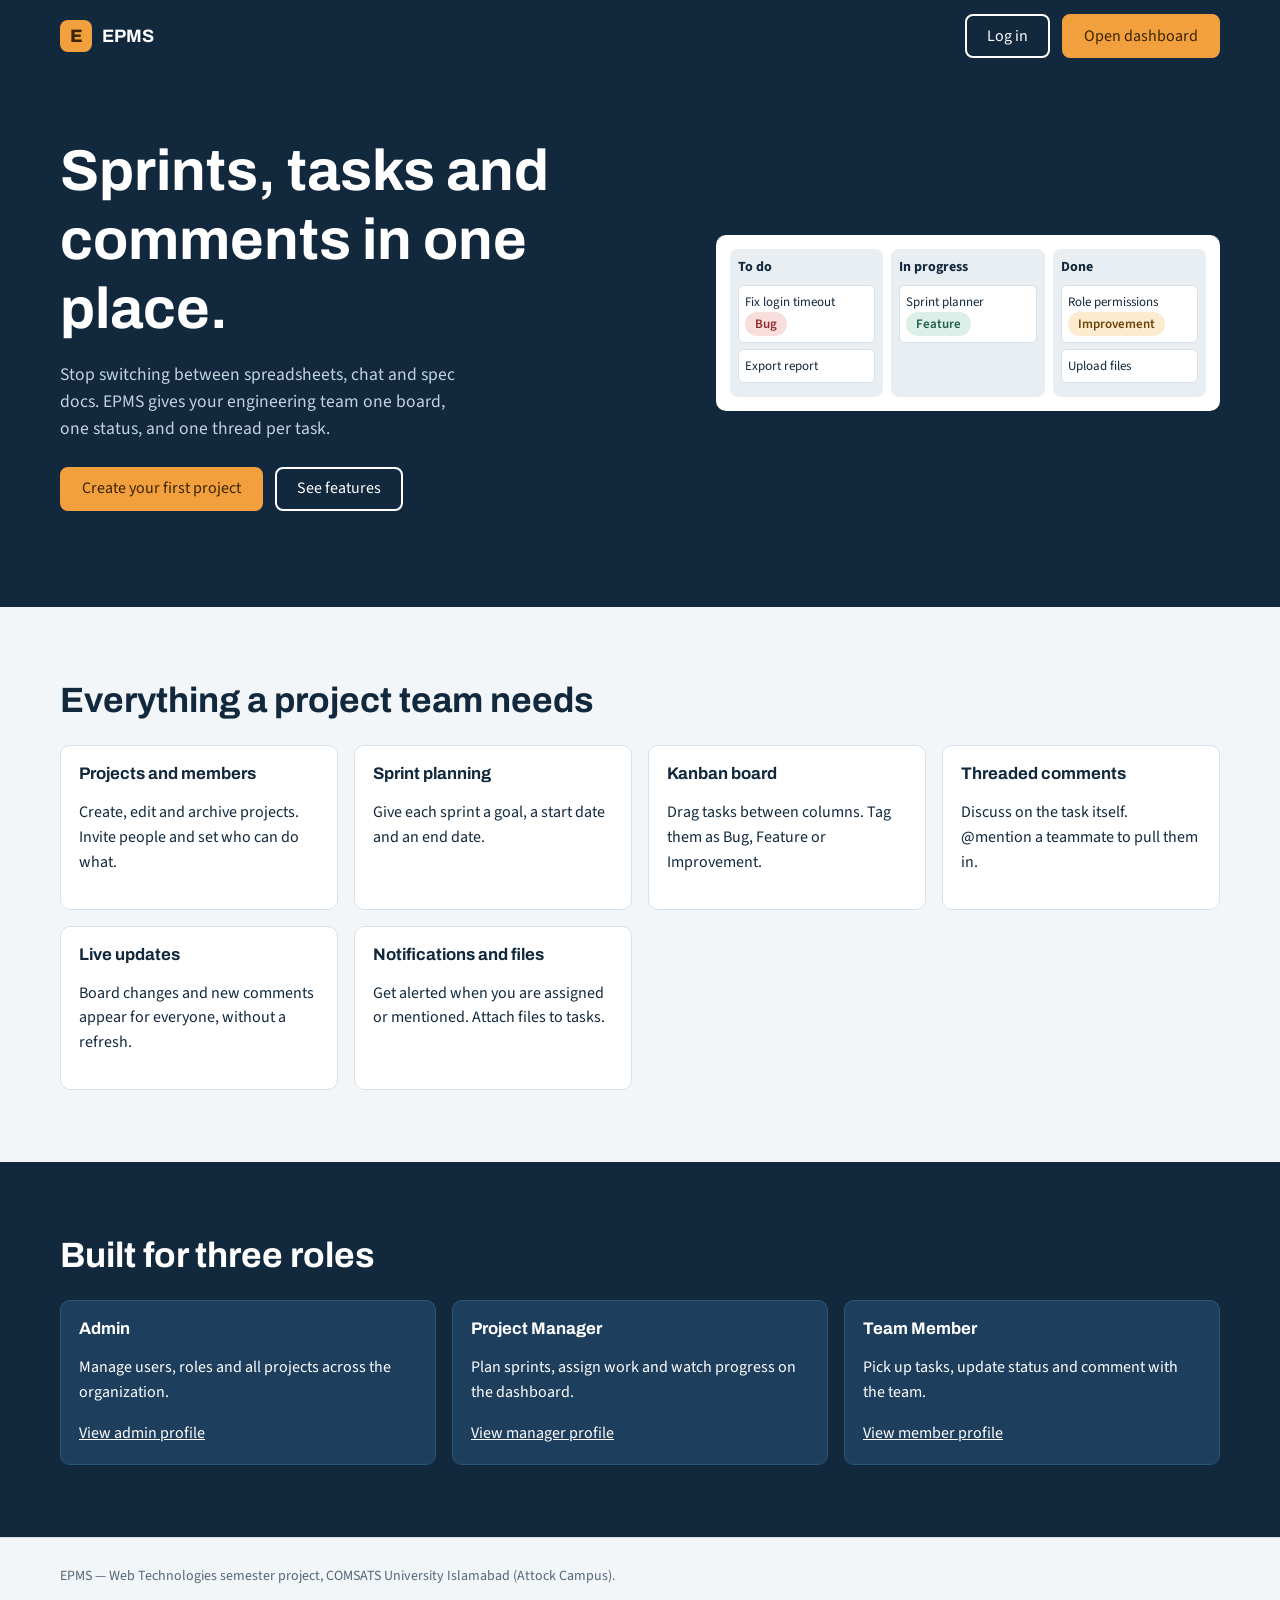
==== index.html @ 10a547cf "Add files via upload" ====
<!DOCTYPE html>
<html lang="en">
<head>
<meta charset="utf-8">
<meta name="viewport" content="width=device-width, initial-scale=1">
<title>EPMS — Plan sprints, track tasks, ship together</title>
<link rel="icon" href="data:image/svg+xml,%3Csvg xmlns='http://www.w3.org/2000/svg' viewBox='0 0 32 32'%3E%3Crect width='32' height='32' rx='8' fill='%23F2A03D'/%3E%3Cpath d='M8 9h16M8 16h10M8 23h13' stroke='%233A2300' stroke-width='3' stroke-linecap='round'/%3E%3C/svg%3E">
<link rel="stylesheet" href="https://fonts.googleapis.com/css2?family=Archivo:wght@600;700;800&family=Source+Sans+3:wght@400;600;700&display=swap">
<link rel="stylesheet" href="styles.css">
</head>
<body>
<header class="hero">
  <div class="wrap">
    <nav class="lnav" aria-label="Main">
      <a class="brand" href="index.html"><span class="logo">E</span>EPMS</a>
      <span class="cta" style="margin:0"><a class="btn" href="login.html">Log in</a><a class="btn pri" href="dashboard.html">Open dashboard</a></span>
    </nav>
    <div class="hero-grid">
      <div>
        <h1>Sprints, tasks and comments in one place.</h1>
        <p>Stop switching between spreadsheets, chat and spec docs. EPMS gives your engineering team one board, one status, and one thread per task.</p>
        <div class="cta"><a class="btn pri" href="login.html">Create your first project</a><a class="btn" href="#features">See features</a></div>
      </div>
      <div class="peek" aria-label="Board preview">
        <div><b>To do</b><p>Fix login timeout <span class="tag bug">Bug</span></p><p>Export report</p></div>
        <div><b>In progress</b><p>Sprint planner <span class="tag feat">Feature</span></p></div>
        <div><b>Done</b><p>Role permissions <span class="tag imp">Improvement</span></p><p>Upload files</p></div>
      </div>
    </div>
  </div>
</header>

<section class="sec" id="features"><div class="wrap">
  <h2>Everything a project team needs</h2>
  <div class="grid g3">
    <article class="card"><h3>Projects and members</h3><p>Create, edit and archive projects. Invite people and set who can do what.</p></article>
    <article class="card"><h3>Sprint planning</h3><p>Give each sprint a goal, a start date and an end date.</p></article>
    <article class="card"><h3>Kanban board</h3><p>Drag tasks between columns. Tag them as Bug, Feature or Improvement.</p></article>
    <article class="card"><h3>Threaded comments</h3><p>Discuss on the task itself. @mention a teammate to pull them in.</p></article>
    <article class="card"><h3>Live updates</h3><p>Board changes and new comments appear for everyone, without a refresh.</p></article>
    <article class="card"><h3>Notifications and files</h3><p>Get alerted when you are assigned or mentioned. Attach files to tasks.</p></article>
  </div>
</div></section>

<section class="sec band"><div class="wrap">
  <h2>Built for three roles</h2>
  <div class="grid g3">
    <article class="card"><h3>Admin</h3><p>Manage users, roles and all projects across the organization.</p><a href="profiles.html#admin">View admin profile</a></article>
    <article class="card"><h3>Project Manager</h3><p>Plan sprints, assign work and watch progress on the dashboard.</p><a href="profiles.html#pm">View manager profile</a></article>
    <article class="card"><h3>Team Member</h3><p>Pick up tasks, update status and comment with the team.</p><a href="profiles.html#member">View member profile</a></article>
  </div>
</div></section>

<footer><div class="wrap">EPMS — Web Technologies semester project, COMSATS University Islamabad (Attock Campus).</div></footer>
</body>
</html>
---- styles.css ----
/* EPMS — 60% paper (--bg/--surface), 30% ink navy (--ink), 10% signal amber (--accent) */
:root{--bg:#F3F6F9;--surface:#fff;--ink:#12283C;--ink2:#1D3E5C;--muted:#566677;--line:#D9E1E8;--accent:#F2A03D;--accent-ink:#3A2300;--r:10px}
*{box-sizing:border-box}
body{margin:0;font:16px/1.55 "Source Sans 3",system-ui,sans-serif;background:var(--bg);color:var(--ink)}
h1,h2,h3{font-family:Archivo,system-ui,sans-serif;line-height:1.2;margin:0}
a{color:inherit}img{max-width:100%}
:focus-visible{outline:3px solid var(--accent);outline-offset:2px}
.wrap{max-width:1200px;margin:0 auto;padding:0 20px}

/* buttons, tags, forms */
.btn{display:inline-flex;align-items:center;justify-content:center;min-height:44px;padding:0 20px;border-radius:8px;font:700 16px inherit;text-decoration:none;border:2px solid currentColor;background:none;color:inherit;cursor:pointer}
.btn.pri{background:var(--accent);border-color:var(--accent);color:var(--accent-ink)}
.tag{display:inline-block;padding:2px 10px;border-radius:99px;font-size:13px;font-weight:600;background:#E6EDF3}
.tag.bug{background:#F8DEDC;color:#8E2A25}.tag.feat{background:#DCEFE8;color:#1D5F47}.tag.imp{background:#FCEBCF;color:#6B4208}
label{display:block;font-weight:600;margin:14px 0 4px}
input,select{width:100%;min-height:44px;padding:0 12px;border:1px solid var(--line);border-radius:8px;font:inherit;background:#fff;color:inherit}

/* landing */
.lnav{display:flex;justify-content:space-between;align-items:center;gap:12px;padding:14px 0;flex-wrap:wrap}
.brand{display:flex;gap:10px;align-items:center;font:700 18px Archivo,sans-serif;text-decoration:none}
.logo{width:32px;height:32px;border-radius:8px;background:var(--accent);color:var(--accent-ink);display:grid;place-items:center;font-weight:800;flex:none}
.hero{background:var(--ink);color:#fff;padding-bottom:clamp(40px,8vw,96px)}
.hero-grid{display:grid;grid-template-columns:1.1fr .9fr;gap:40px;align-items:center;padding-top:clamp(24px,5vw,64px)}
.hero h1{font-size:clamp(2rem,5vw,3.6rem);max-width:15ch}
.hero p{max-width:46ch;color:#C4D3E0;font-size:1.1rem}
.cta{display:flex;gap:12px;flex-wrap:wrap;margin-top:24px}
.peek{background:var(--surface);color:var(--ink);border-radius:var(--r);padding:14px;display:grid;grid-template-columns:repeat(3,1fr);gap:8px}
.peek div{background:#E9EEF3;border-radius:8px;padding:8px;font-size:14px}
.peek b{display:block;margin-bottom:6px}.peek p{margin:0 0 6px;background:#fff;border:1px solid var(--line);border-radius:6px;padding:6px;font-size:13px;color:var(--ink)}
.sec{padding:clamp(36px,6vw,72px) 0}
.sec h2{font-size:clamp(1.5rem,3vw,2.2rem);margin-bottom:24px}
.grid{display:grid;gap:16px}
.g3{grid-template-columns:repeat(auto-fit,minmax(260px,1fr))}
.band{background:var(--ink);color:#fff}.band .card{background:var(--ink2);border-color:#2E5878;color:#fff}
footer{padding:28px 0;color:var(--muted);font-size:14px;border-top:1px solid var(--line)}

/* app shell */
#nav{position:absolute;opacity:0;pointer-events:none}
.app{display:grid;grid-template-columns:240px 1fr;min-height:100vh}
.side{background:var(--ink);color:#C4D3E0;padding:16px 12px;position:sticky;top:0;height:100vh;overflow:auto}
.side .brand{color:#fff;padding:6px 8px 18px}
.nav a{display:flex;gap:12px;align-items:center;min-height:44px;padding:0 12px;border-radius:8px;text-decoration:none}
.nav a:hover,.nav a[aria-current]{background:var(--ink2);color:#fff}
.nav a[aria-current]{box-shadow:inset 3px 0 var(--accent)}
.nav i{font-style:normal;width:20px;text-align:center;flex:none}
.top{display:flex;gap:10px;align-items:center;padding:10px 20px;background:var(--surface);border-bottom:1px solid var(--line);position:sticky;top:0;z-index:5}
.search{flex:1;max-width:480px;display:flex;align-items:center;gap:8px;border:1px solid var(--line);border-radius:99px;padding:0 14px;background:var(--bg)}
.search input{border:0;background:none;outline:0;padding:0}
.search:focus-within{border-color:var(--ink);box-shadow:0 0 0 3px rgba(242,160,61,.45)}
.sp{flex:1}
.ico{min-width:44px;min-height:44px;display:grid;place-items:center;border-radius:50%;background:none;border:0;position:relative;font-size:18px;cursor:pointer;text-decoration:none}
.dot{position:absolute;top:9px;right:9px;width:10px;height:10px;border-radius:50%;background:var(--accent);border:2px solid #fff}
.burger,.scrim{display:none}
.av{width:40px;height:40px;border-radius:50%;background:var(--ink);color:#fff;display:grid;place-items:center;font-weight:700;font-size:14px;flex:none}
main{padding:24px 20px;max-width:1400px;margin:0 auto;width:100%}
.head{display:flex;justify-content:space-between;align-items:center;gap:12px;flex-wrap:wrap;margin-bottom:20px}
.head p{margin:2px 0 0;color:var(--muted)}
.card{background:var(--surface);border:1px solid var(--line);border-radius:var(--r);padding:18px}
.card h3{font-size:1.05rem;margin-bottom:12px}
.stats{grid-template-columns:repeat(auto-fit,minmax(170px,1fr));margin-bottom:16px}
.stat b{font:700 2rem Archivo,sans-serif;display:block}.stat span{color:var(--muted);font-size:14px}
.stat.hot{border-color:var(--accent);box-shadow:inset 0 4px var(--accent)}
.two{grid-template-columns:2fr 1fr;margin-bottom:16px}
.row{display:flex;justify-content:space-between;font-size:14px;margin:12px 0 4px}
.bar{height:10px;border-radius:99px;background:var(--line);overflow:hidden}
.bar span{display:block;height:100%;background:var(--ink)}.bar.hot span{background:var(--accent)}
.feed{list-style:none;margin:0;padding:0}.feed li{padding:10px 0;border-bottom:1px solid var(--line);font-size:15px}.feed li:last-child{border:0}
.board{display:grid;grid-template-columns:repeat(4,minmax(220px,1fr));gap:12px;overflow-x:auto;margin-bottom:16px;padding-bottom:6px}
.col{background:#E6ECF2;border-radius:var(--r);padding:10px}
.col h3{font-size:.95rem;padding:4px 6px 10px}
.task{background:#fff;border:1px solid var(--line);border-radius:8px;padding:12px;margin-bottom:8px}
.task p{margin:0 0 8px;font-weight:600}.task small{color:var(--muted)}
.scroll{overflow-x:auto}
table{width:100%;border-collapse:collapse;min-width:520px}
th,td{text-align:left;padding:10px 12px;border-bottom:1px solid var(--line)}
th{color:var(--muted);font-weight:600;font-size:14px}

/* profile tabs: CSS-only via :target */
.tabs{display:flex;gap:6px;flex-wrap:wrap;margin-bottom:16px}
.tabs a{min-height:44px;display:inline-flex;align-items:center;padding:0 18px;border-radius:99px;text-decoration:none;font-weight:600;border:1px solid var(--line);background:var(--surface)}
.tabs a:hover{border-color:var(--ink)}
.pane{display:none}.pane:target{display:block}
.panes:not(:has(:target)) .pane:first-child{display:block}
.who{display:flex;gap:16px;align-items:center;margin-bottom:16px}
.who .av{width:64px;height:64px;font-size:22px;background:var(--accent);color:var(--accent-ink)}
.perm{list-style:none;margin:0;padding:0}.perm li{padding:8px 0 8px 26px;position:relative;border-bottom:1px solid var(--line)}
.perm li::before{content:"✓";position:absolute;left:0;color:var(--ink);font-weight:800}
.perm li.no{color:var(--muted)}.perm li.no::before{content:"–"}

/* auth */
.auth{min-height:100vh;display:grid;place-items:center;padding:20px;background:var(--ink)}
.auth .card{width:100%;max-width:420px}

/* tablet: icon-only sidebar */
@media(max-width:1023px){
.app{grid-template-columns:68px 1fr}.side .t{display:none}.side .brand{justify-content:center}.nav a{justify-content:center;padding:0}
.two,.hero-grid{grid-template-columns:1fr}}
/* mobile: off-canvas sidebar */
@media(max-width:599px){
.app{grid-template-columns:1fr}
.side{position:fixed;inset:0 auto 0 0;width:260px;z-index:20;transform:translateX(-100%);transition:transform .2s}
.side .t{display:inline}.side .brand{justify-content:flex-start}.nav a{justify-content:flex-start;padding:0 12px}
#nav:checked~.app .side{transform:none}
#nav:checked~.app .scrim{display:block;position:fixed;inset:0;background:rgba(18,40,60,.5);z-index:15}
.burger{display:grid}.top{padding:8px 12px}main{padding:16px 12px}
.peek{grid-template-columns:1fr}.btn{width:100%}.head .btn{width:auto}}
/* large screens: cap width */
@media(min-width:1440px){main{padding:32px}.stats{grid-template-columns:repeat(4,1fr)}}
@media(prefers-reduced-motion:reduce){*{transition:none!important}}
@media print{.side,.top,.scrim{display:none}.app{display:block}.card{break-inside:avoid}}
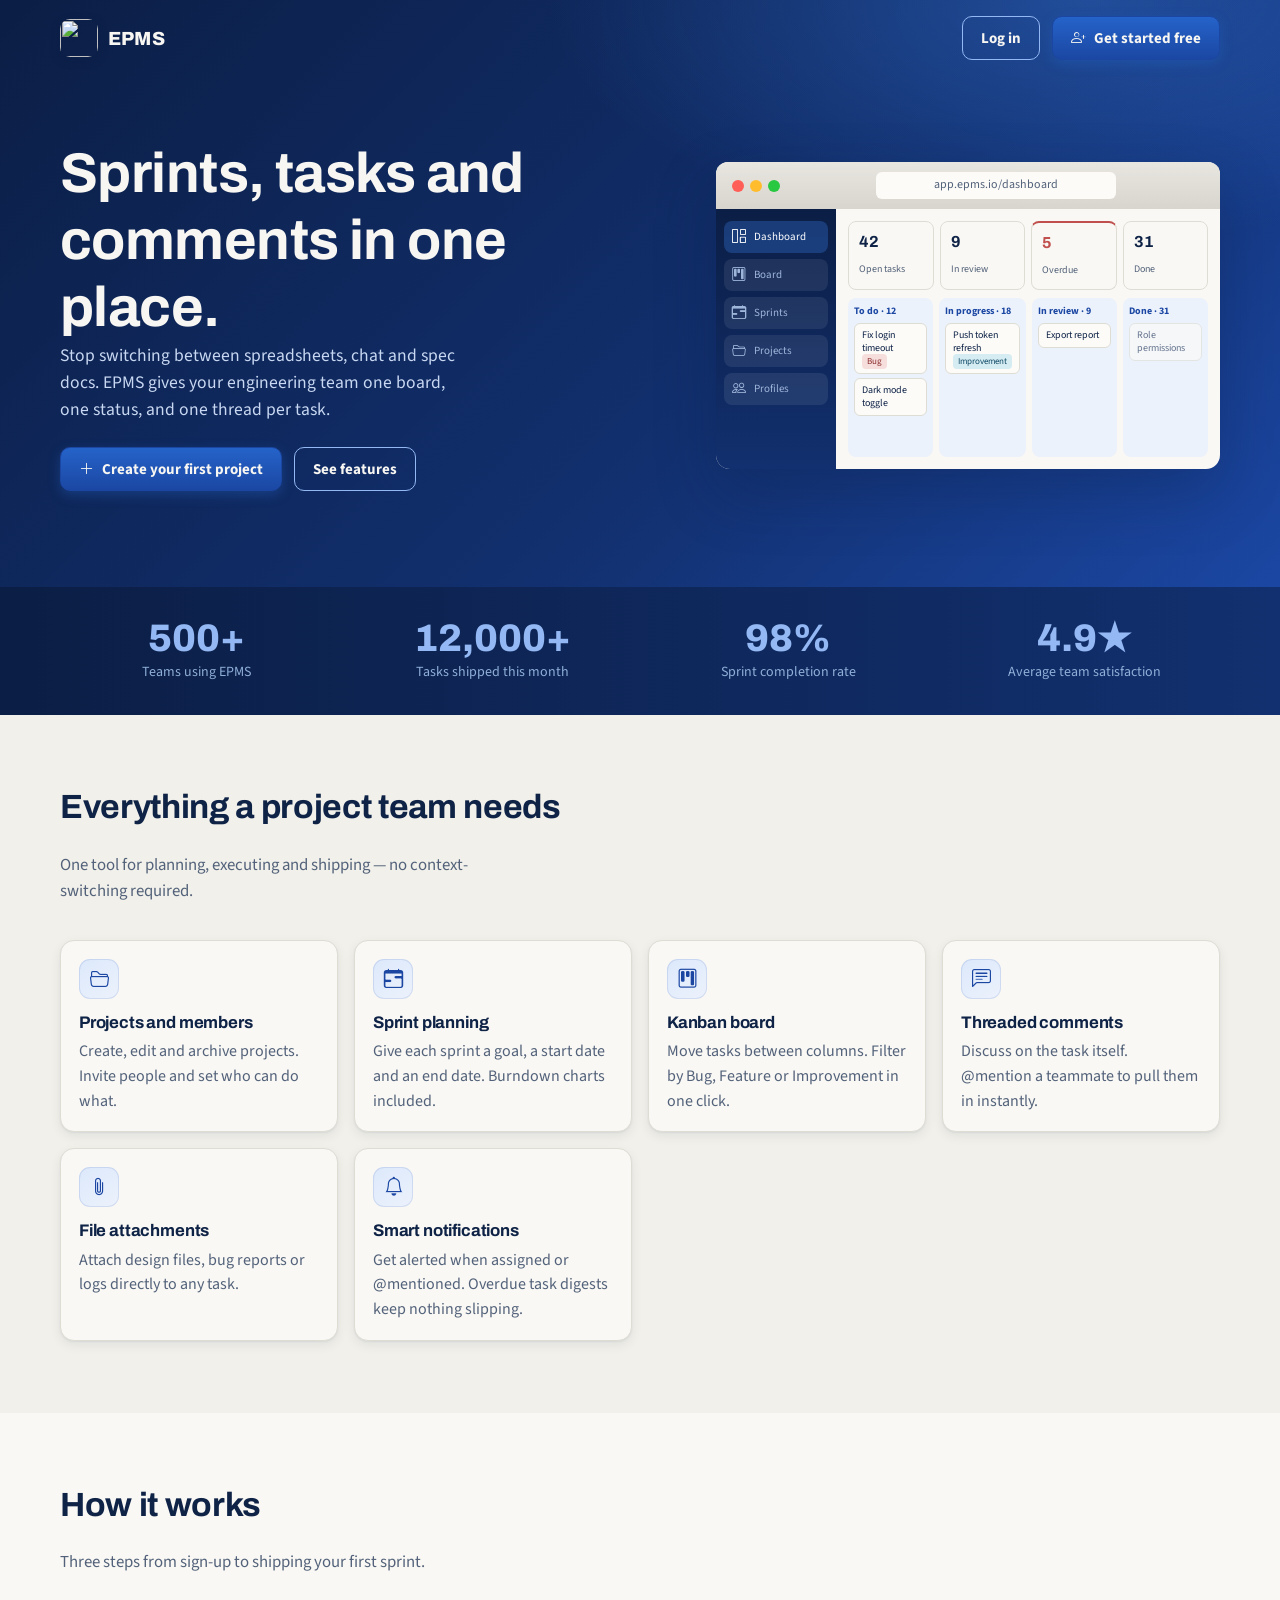
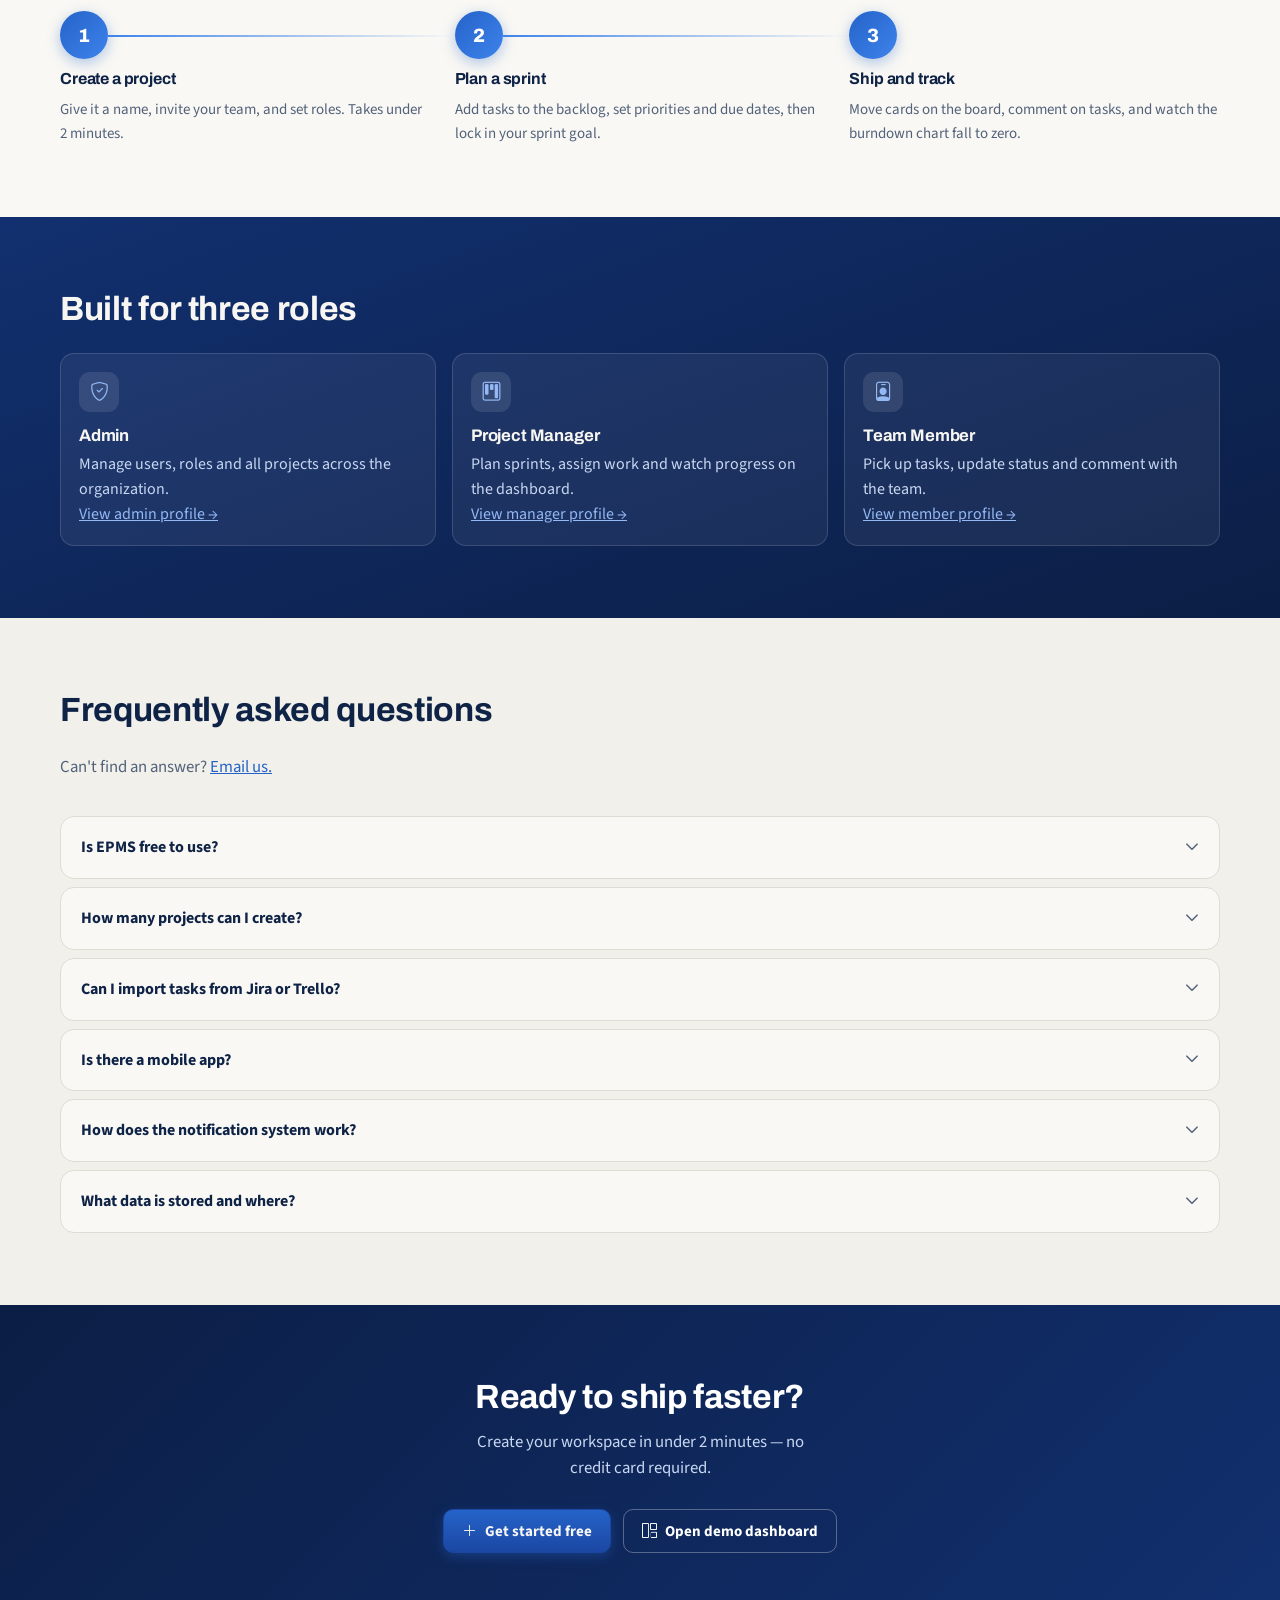
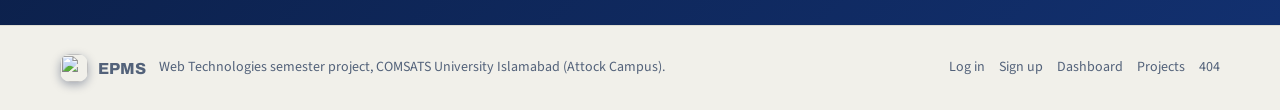
==== commit 0243b946: "chore: add new pages, auth flow, and .gitignore" ====
--- a/index.html
+++ b/index.html
@@ -4,53 +4,183 @@
 <meta charset="utf-8">
 <meta name="viewport" content="width=device-width, initial-scale=1">
 <title>EPMS — Plan sprints, track tasks, ship together</title>
-<link rel="icon" href="data:image/svg+xml,%3Csvg xmlns='http://www.w3.org/2000/svg' viewBox='0 0 32 32'%3E%3Crect width='32' height='32' rx='8' fill='%23F2A03D'/%3E%3Cpath d='M8 9h16M8 16h10M8 23h13' stroke='%233A2300' stroke-width='3' stroke-linecap='round'/%3E%3C/svg%3E">
+<meta name="description" content="EPMS gives engineering teams one kanban board, one sprint planner, and threaded task comments — all in one place.">
+<link rel="icon" type="image/svg+xml" href="logo.svg">
 <link rel="stylesheet" href="https://fonts.googleapis.com/css2?family=Archivo:wght@600;700;800&family=Source+Sans+3:wght@400;600;700&display=swap">
+<link rel="stylesheet" href="https://cdn.jsdelivr.net/npm/bootstrap-icons@1.11.3/font/bootstrap-icons.min.css">
 <link rel="stylesheet" href="styles.css">
 </head>
 <body>
+
+<!-- ── Hero ──────────────────────────────────────────────── -->
 <header class="hero">
   <div class="wrap">
     <nav class="lnav" aria-label="Main">
-      <a class="brand" href="index.html"><span class="logo">E</span>EPMS</a>
-      <span class="cta" style="margin:0"><a class="btn" href="login.html">Log in</a><a class="btn pri" href="dashboard.html">Open dashboard</a></span>
+      <a class="brand" href="index.html"><img src="logo.svg" alt="" width="38" height="38">EPMS</a>
+      <span class="cta"><a class="btn" href="login.html">Log in</a><a class="btn pri" href="signup.html"><i class="bi bi-person-plus"></i>Get started free</a></span>
     </nav>
+
     <div class="hero-grid">
       <div>
         <h1>Sprints, tasks and comments in one place.</h1>
         <p>Stop switching between spreadsheets, chat and spec docs. EPMS gives your engineering team one board, one status, and one thread per task.</p>
-        <div class="cta"><a class="btn pri" href="login.html">Create your first project</a><a class="btn" href="#features">See features</a></div>
+        <div class="cta">
+          <a class="btn pri" href="signup.html"><i class="bi bi-plus-lg"></i>Create your first project</a>
+          <a class="btn" href="#features">See features</a>
+        </div>
       </div>
-      <div class="peek" aria-label="Board preview">
-        <div><b>To do</b><p>Fix login timeout <span class="tag bug">Bug</span></p><p>Export report</p></div>
-        <div><b>In progress</b><p>Sprint planner <span class="tag feat">Feature</span></p></div>
-        <div><b>Done</b><p>Role permissions <span class="tag imp">Improvement</span></p><p>Upload files</p></div>
+
+      <!-- browser-frame mockup -->
+      <div class="mockup" aria-label="Dashboard preview">
+        <div class="mockup-bar">
+          <div class="mockup-dots"><span></span><span></span><span></span></div>
+          <div class="mockup-url">app.epms.io/dashboard</div>
+        </div>
+        <div class="mockup-body">
+          <div class="mockup-side">
+            <div class="mockup-item active"><i class="bi bi-grid-1x2"></i>Dashboard</div>
+            <div class="mockup-item"><i class="bi bi-kanban"></i>Board</div>
+            <div class="mockup-item"><i class="bi bi-calendar-range"></i>Sprints</div>
+            <div class="mockup-item"><i class="bi bi-folder2-open"></i>Projects</div>
+            <div class="mockup-item"><i class="bi bi-people"></i>Profiles</div>
+          </div>
+          <div class="mockup-main">
+            <div class="mockup-kpi">
+              <div class="mockup-kpi-card"><b>42</b><span>Open tasks</span></div>
+              <div class="mockup-kpi-card"><b>9</b><span>In review</span></div>
+              <div class="mockup-kpi-card" style="border-top:2px solid #C0504D"><b style="color:#C0504D">5</b><span>Overdue</span></div>
+              <div class="mockup-kpi-card"><b>31</b><span>Done</span></div>
+            </div>
+            <div class="mockup-board">
+              <div class="mockup-col"><div class="mockup-col-h">To do · 12</div><div class="mockup-task">Fix login timeout<br><span style="background:#F6DEDC;color:#8A2B2B;border-radius:4px;padding:1px 5px;font-size:9px">Bug</span></div><div class="mockup-task">Dark mode toggle</div></div>
+              <div class="mockup-col"><div class="mockup-col-h">In progress · 18</div><div class="mockup-task">Push token refresh<br><span style="background:#D6ECF3;color:#0F4A66;border-radius:4px;padding:1px 5px;font-size:9px">Improvement</span></div></div>
+              <div class="mockup-col"><div class="mockup-col-h">In review · 9</div><div class="mockup-task">Export report</div></div>
+              <div class="mockup-col"><div class="mockup-col-h">Done · 31</div><div class="mockup-task" style="opacity:.6">Role permissions</div></div>
+            </div>
+          </div>
+        </div>
       </div>
     </div>
   </div>
 </header>
 
+<!-- ── Stats strip ────────────────────────────────────────── -->
+<div class="stats-strip" aria-label="Product stats">
+  <div class="wrap">
+    <div><b>500+</b><span>Teams using EPMS</span></div>
+    <div><b>12,000+</b><span>Tasks shipped this month</span></div>
+    <div><b>98%</b><span>Sprint completion rate</span></div>
+    <div><b>4.9★</b><span>Average team satisfaction</span></div>
+  </div>
+</div>
+
+<!-- ── Features ───────────────────────────────────────────── -->
 <section class="sec" id="features"><div class="wrap">
   <h2>Everything a project team needs</h2>
+  <p class="sub">One tool for planning, executing and shipping — no context-switching required.</p>
   <div class="grid g3">
-    <article class="card"><h3>Projects and members</h3><p>Create, edit and archive projects. Invite people and set who can do what.</p></article>
-    <article class="card"><h3>Sprint planning</h3><p>Give each sprint a goal, a start date and an end date.</p></article>
-    <article class="card"><h3>Kanban board</h3><p>Drag tasks between columns. Tag them as Bug, Feature or Improvement.</p></article>
-    <article class="card"><h3>Threaded comments</h3><p>Discuss on the task itself. @mention a teammate to pull them in.</p></article>
-    <article class="card"><h3>Live updates</h3><p>Board changes and new comments appear for everyone, without a refresh.</p></article>
-    <article class="card"><h3>Notifications and files</h3><p>Get alerted when you are assigned or mentioned. Attach files to tasks.</p></article>
+    <article class="card feat-card"><span class="chip"><i class="bi bi-folder2-open"></i></span><h3>Projects and members</h3><p>Create, edit and archive projects. Invite people and set who can do what.</p></article>
+    <article class="card feat-card"><span class="chip"><i class="bi bi-calendar-range"></i></span><h3>Sprint planning</h3><p>Give each sprint a goal, a start date and an end date. Burndown charts included.</p></article>
+    <article class="card feat-card"><span class="chip"><i class="bi bi-kanban"></i></span><h3>Kanban board</h3><p>Move tasks between columns. Filter by Bug, Feature or Improvement in one click.</p></article>
+    <article class="card feat-card"><span class="chip"><i class="bi bi-chat-left-text"></i></span><h3>Threaded comments</h3><p>Discuss on the task itself. @mention a teammate to pull them in instantly.</p></article>
+    <article class="card feat-card"><span class="chip"><i class="bi bi-paperclip"></i></span><h3>File attachments</h3><p>Attach design files, bug reports or logs directly to any task.</p></article>
+    <article class="card feat-card"><span class="chip"><i class="bi bi-bell"></i></span><h3>Smart notifications</h3><p>Get alerted when assigned or @mentioned. Overdue task digests keep nothing slipping.</p></article>
   </div>
 </div></section>
 
+<!-- ── How it works ───────────────────────────────────────── -->
+<section class="sec" style="background:var(--surface)"><div class="wrap">
+  <h2>How it works</h2>
+  <p class="sub">Three steps from sign-up to shipping your first sprint.</p>
+  <div class="steps">
+    <div class="step">
+      <div class="step-num">1</div>
+      <div class="step-line"></div>
+      <h3>Create a project</h3>
+      <p>Give it a name, invite your team, and set roles. Takes under 2 minutes.</p>
+    </div>
+    <div class="step">
+      <div class="step-num">2</div>
+      <div class="step-line"></div>
+      <h3>Plan a sprint</h3>
+      <p>Add tasks to the backlog, set priorities and due dates, then lock in your sprint goal.</p>
+    </div>
+    <div class="step">
+      <div class="step-num">3</div>
+      <h3>Ship and track</h3>
+      <p>Move cards on the board, comment on tasks, and watch the burndown chart fall to zero.</p>
+    </div>
+  </div>
+</div></section>
+
+<!-- ── Roles ──────────────────────────────────────────────── -->
 <section class="sec band"><div class="wrap">
   <h2>Built for three roles</h2>
   <div class="grid g3">
-    <article class="card"><h3>Admin</h3><p>Manage users, roles and all projects across the organization.</p><a href="profiles.html#admin">View admin profile</a></article>
-    <article class="card"><h3>Project Manager</h3><p>Plan sprints, assign work and watch progress on the dashboard.</p><a href="profiles.html#pm">View manager profile</a></article>
-    <article class="card"><h3>Team Member</h3><p>Pick up tasks, update status and comment with the team.</p><a href="profiles.html#member">View member profile</a></article>
+    <article class="card"><span class="chip"><i class="bi bi-shield-check"></i></span><h3 style="margin:14px 0 6px">Admin</h3><p>Manage users, roles and all projects across the organization.</p><a href="profiles.html#admin">View admin profile →</a></article>
+    <article class="card"><span class="chip"><i class="bi bi-kanban"></i></span><h3 style="margin:14px 0 6px">Project Manager</h3><p>Plan sprints, assign work and watch progress on the dashboard.</p><a href="profiles.html#pm">View manager profile →</a></article>
+    <article class="card"><span class="chip"><i class="bi bi-person-badge"></i></span><h3 style="margin:14px 0 6px">Team Member</h3><p>Pick up tasks, update status and comment with the team.</p><a href="profiles.html#member">View member profile →</a></article>
   </div>
 </div></section>
 
-<footer><div class="wrap">EPMS — Web Technologies semester project, COMSATS University Islamabad (Attock Campus).</div></footer>
+<!-- ── FAQ ───────────────────────────────────────────────── -->
+<section class="sec" id="faq"><div class="wrap">
+  <h2>Frequently asked questions</h2>
+  <p class="sub">Can't find an answer? <a href="mailto:support@epms.io" style="color:var(--b600)">Email us.</a></p>
+  <div class="faq">
+    <details>
+      <summary>Is EPMS free to use?</summary>
+      <div class="ans">Yes — EPMS is completely free during open beta. When we launch the paid tier, existing teams will stay on a free plan for up to 5 members.</div>
+    </details>
+    <details>
+      <summary>How many projects can I create?</summary>
+      <div class="ans">Unlimited during beta. On the paid tier, the free plan includes up to 3 active projects; Pro unlocks unlimited projects and advanced analytics.</div>
+    </details>
+    <details>
+      <summary>Can I import tasks from Jira or Trello?</summary>
+      <div class="ans">A CSV importer is available in Settings → Import. One-click connectors for Jira and Trello are on our roadmap for Q1 2027.</div>
+    </details>
+    <details>
+      <summary>Is there a mobile app?</summary>
+      <div class="ans">EPMS is a responsive web app that works well on any modern phone browser. Native iOS and Android apps are planned for Q2 2027.</div>
+    </details>
+    <details>
+      <summary>How does the notification system work?</summary>
+      <div class="ans">You get an in-app bell notification when you are assigned a task, @mentioned in a comment, or when a task you own changes status. Daily email digests for overdue tasks can be enabled in Settings → Notifications.</div>
+    </details>
+    <details>
+      <summary>What data is stored and where?</summary>
+      <div class="ans">All data is stored in EU-West servers (Frankfurt, AWS). We never sell your data. Full GDPR-compliant data export is available in Settings → Danger zone → Export.</div>
+    </details>
+  </div>
+</div></section>
+
+<!-- ── CTA strip ──────────────────────────────────────────── -->
+<section class="sec" style="background:linear-gradient(135deg,var(--b900),var(--b800));color:var(--on);text-align:center">
+  <div class="wrap">
+    <h2 style="color:#fff;margin-bottom:12px">Ready to ship faster?</h2>
+    <p style="color:#C9D8F2;max-width:42ch;margin:0 auto 28px;font-size:1.05rem">Create your workspace in under 2 minutes — no credit card required.</p>
+    <div class="cta" style="justify-content:center">
+      <a class="btn pri" href="signup.html"><i class="bi bi-plus-lg"></i>Get started free</a>
+      <a class="btn" style="border-color:rgba(255,255,255,.3);color:#fff" href="dashboard.html"><i class="bi bi-grid-1x2"></i>Open demo dashboard</a>
+    </div>
+  </div>
+</section>
+
+<!-- ── Footer ─────────────────────────────────────────────── -->
+<footer>
+  <div class="wrap">
+    <a class="brand" href="index.html" style="font-size:16px"><img src="logo.svg" alt="" width="28" height="28">EPMS</a>
+    <span>Web Technologies semester project, COMSATS University Islamabad (Attock Campus).</span>
+    <span style="margin-left:auto;display:flex;gap:14px;flex-wrap:wrap">
+      <a href="login.html" style="color:var(--muted);text-decoration:none">Log in</a>
+      <a href="signup.html" style="color:var(--muted);text-decoration:none">Sign up</a>
+      <a href="dashboard.html" style="color:var(--muted);text-decoration:none">Dashboard</a>
+      <a href="projects.html" style="color:var(--muted);text-decoration:none">Projects</a>
+      <a href="404.html" style="color:var(--muted);text-decoration:none">404</a>
+    </span>
+  </div>
+</footer>
+
 </body>
 </html>
--- a/styles.css
+++ b/styles.css
@@ -1,110 +1,922 @@
-/* EPMS — 60% paper (--bg/--surface), 30% ink navy (--ink), 10% signal amber (--accent) */
-:root{--bg:#F3F6F9;--surface:#fff;--ink:#12283C;--ink2:#1D3E5C;--muted:#566677;--line:#D9E1E8;--accent:#F2A03D;--accent-ink:#3A2300;--r:10px}
-*{box-sizing:border-box}
-body{margin:0;font:16px/1.55 "Source Sans 3",system-ui,sans-serif;background:var(--bg);color:var(--ink)}
-h1,h2,h3{font-family:Archivo,system-ui,sans-serif;line-height:1.2;margin:0}
-a{color:inherit}img{max-width:100%}
-:focus-visible{outline:3px solid var(--accent);outline-offset:2px}
-.wrap{max-width:1200px;margin:0 auto;padding:0 20px}
-
-/* buttons, tags, forms */
-.btn{display:inline-flex;align-items:center;justify-content:center;min-height:44px;padding:0 20px;border-radius:8px;font:700 16px inherit;text-decoration:none;border:2px solid currentColor;background:none;color:inherit;cursor:pointer}
-.btn.pri{background:var(--accent);border-color:var(--accent);color:var(--accent-ink)}
-.tag{display:inline-block;padding:2px 10px;border-radius:99px;font-size:13px;font-weight:600;background:#E6EDF3}
-.tag.bug{background:#F8DEDC;color:#8E2A25}.tag.feat{background:#DCEFE8;color:#1D5F47}.tag.imp{background:#FCEBCF;color:#6B4208}
-label{display:block;font-weight:600;margin:14px 0 4px}
-input,select{width:100%;min-height:44px;padding:0 12px;border:1px solid var(--line);border-radius:8px;font:inherit;background:#fff;color:inherit}
-
-/* landing */
-.lnav{display:flex;justify-content:space-between;align-items:center;gap:12px;padding:14px 0;flex-wrap:wrap}
-.brand{display:flex;gap:10px;align-items:center;font:700 18px Archivo,sans-serif;text-decoration:none}
-.logo{width:32px;height:32px;border-radius:8px;background:var(--accent);color:var(--accent-ink);display:grid;place-items:center;font-weight:800;flex:none}
-.hero{background:var(--ink);color:#fff;padding-bottom:clamp(40px,8vw,96px)}
-.hero-grid{display:grid;grid-template-columns:1.1fr .9fr;gap:40px;align-items:center;padding-top:clamp(24px,5vw,64px)}
-.hero h1{font-size:clamp(2rem,5vw,3.6rem);max-width:15ch}
-.hero p{max-width:46ch;color:#C4D3E0;font-size:1.1rem}
-.cta{display:flex;gap:12px;flex-wrap:wrap;margin-top:24px}
-.peek{background:var(--surface);color:var(--ink);border-radius:var(--r);padding:14px;display:grid;grid-template-columns:repeat(3,1fr);gap:8px}
-.peek div{background:#E9EEF3;border-radius:8px;padding:8px;font-size:14px}
-.peek b{display:block;margin-bottom:6px}.peek p{margin:0 0 6px;background:#fff;border:1px solid var(--line);border-radius:6px;padding:6px;font-size:13px;color:var(--ink)}
-.sec{padding:clamp(36px,6vw,72px) 0}
-.sec h2{font-size:clamp(1.5rem,3vw,2.2rem);margin-bottom:24px}
-.grid{display:grid;gap:16px}
-.g3{grid-template-columns:repeat(auto-fit,minmax(260px,1fr))}
-.band{background:var(--ink);color:#fff}.band .card{background:var(--ink2);border-color:#2E5878;color:#fff}
-footer{padding:28px 0;color:var(--muted);font-size:14px;border-top:1px solid var(--line)}
-
-/* app shell */
-#nav{position:absolute;opacity:0;pointer-events:none}
-.app{display:grid;grid-template-columns:240px 1fr;min-height:100vh}
-.side{background:var(--ink);color:#C4D3E0;padding:16px 12px;position:sticky;top:0;height:100vh;overflow:auto}
-.side .brand{color:#fff;padding:6px 8px 18px}
-.nav a{display:flex;gap:12px;align-items:center;min-height:44px;padding:0 12px;border-radius:8px;text-decoration:none}
-.nav a:hover,.nav a[aria-current]{background:var(--ink2);color:#fff}
-.nav a[aria-current]{box-shadow:inset 3px 0 var(--accent)}
-.nav i{font-style:normal;width:20px;text-align:center;flex:none}
-.top{display:flex;gap:10px;align-items:center;padding:10px 20px;background:var(--surface);border-bottom:1px solid var(--line);position:sticky;top:0;z-index:5}
-.search{flex:1;max-width:480px;display:flex;align-items:center;gap:8px;border:1px solid var(--line);border-radius:99px;padding:0 14px;background:var(--bg)}
-.search input{border:0;background:none;outline:0;padding:0}
-.search:focus-within{border-color:var(--ink);box-shadow:0 0 0 3px rgba(242,160,61,.45)}
-.sp{flex:1}
-.ico{min-width:44px;min-height:44px;display:grid;place-items:center;border-radius:50%;background:none;border:0;position:relative;font-size:18px;cursor:pointer;text-decoration:none}
-.dot{position:absolute;top:9px;right:9px;width:10px;height:10px;border-radius:50%;background:var(--accent);border:2px solid #fff}
-.burger,.scrim{display:none}
-.av{width:40px;height:40px;border-radius:50%;background:var(--ink);color:#fff;display:grid;place-items:center;font-weight:700;font-size:14px;flex:none}
-main{padding:24px 20px;max-width:1400px;margin:0 auto;width:100%}
-.head{display:flex;justify-content:space-between;align-items:center;gap:12px;flex-wrap:wrap;margin-bottom:20px}
-.head p{margin:2px 0 0;color:var(--muted)}
-.card{background:var(--surface);border:1px solid var(--line);border-radius:var(--r);padding:18px}
-.card h3{font-size:1.05rem;margin-bottom:12px}
-.stats{grid-template-columns:repeat(auto-fit,minmax(170px,1fr));margin-bottom:16px}
-.stat b{font:700 2rem Archivo,sans-serif;display:block}.stat span{color:var(--muted);font-size:14px}
-.stat.hot{border-color:var(--accent);box-shadow:inset 0 4px var(--accent)}
-.two{grid-template-columns:2fr 1fr;margin-bottom:16px}
-.row{display:flex;justify-content:space-between;font-size:14px;margin:12px 0 4px}
-.bar{height:10px;border-radius:99px;background:var(--line);overflow:hidden}
-.bar span{display:block;height:100%;background:var(--ink)}.bar.hot span{background:var(--accent)}
-.feed{list-style:none;margin:0;padding:0}.feed li{padding:10px 0;border-bottom:1px solid var(--line);font-size:15px}.feed li:last-child{border:0}
-.board{display:grid;grid-template-columns:repeat(4,minmax(220px,1fr));gap:12px;overflow-x:auto;margin-bottom:16px;padding-bottom:6px}
-.col{background:#E6ECF2;border-radius:var(--r);padding:10px}
-.col h3{font-size:.95rem;padding:4px 6px 10px}
-.task{background:#fff;border:1px solid var(--line);border-radius:8px;padding:12px;margin-bottom:8px}
-.task p{margin:0 0 8px;font-weight:600}.task small{color:var(--muted)}
-.scroll{overflow-x:auto}
-table{width:100%;border-collapse:collapse;min-width:520px}
-th,td{text-align:left;padding:10px 12px;border-bottom:1px solid var(--line)}
-th{color:var(--muted);font-weight:600;font-size:14px}
-
-/* profile tabs: CSS-only via :target */
-.tabs{display:flex;gap:6px;flex-wrap:wrap;margin-bottom:16px}
-.tabs a{min-height:44px;display:inline-flex;align-items:center;padding:0 18px;border-radius:99px;text-decoration:none;font-weight:600;border:1px solid var(--line);background:var(--surface)}
-.tabs a:hover{border-color:var(--ink)}
-.pane{display:none}.pane:target{display:block}
-.panes:not(:has(:target)) .pane:first-child{display:block}
-.who{display:flex;gap:16px;align-items:center;margin-bottom:16px}
-.who .av{width:64px;height:64px;font-size:22px;background:var(--accent);color:var(--accent-ink)}
-.perm{list-style:none;margin:0;padding:0}.perm li{padding:8px 0 8px 26px;position:relative;border-bottom:1px solid var(--line)}
-.perm li::before{content:"✓";position:absolute;left:0;color:var(--ink);font-weight:800}
-.perm li.no{color:var(--muted)}.perm li.no::before{content:"–"}
-
-/* auth */
-.auth{min-height:100vh;display:grid;place-items:center;padding:20px;background:var(--ink)}
-.auth .card{width:100%;max-width:420px}
-
-/* tablet: icon-only sidebar */
-@media(max-width:1023px){
-.app{grid-template-columns:68px 1fr}.side .t{display:none}.side .brand{justify-content:center}.nav a{justify-content:center;padding:0}
-.two,.hero-grid{grid-template-columns:1fr}}
-/* mobile: off-canvas sidebar */
-@media(max-width:599px){
-.app{grid-template-columns:1fr}
-.side{position:fixed;inset:0 auto 0 0;width:260px;z-index:20;transform:translateX(-100%);transition:transform .2s}
-.side .t{display:inline}.side .brand{justify-content:flex-start}.nav a{justify-content:flex-start;padding:0 12px}
-#nav:checked~.app .side{transform:none}
-#nav:checked~.app .scrim{display:block;position:fixed;inset:0;background:rgba(18,40,60,.5);z-index:15}
-.burger{display:grid}.top{padding:8px 12px}main{padding:16px 12px}
-.peek{grid-template-columns:1fr}.btn{width:100%}.head .btn{width:auto}}
-/* large screens: cap width */
-@media(min-width:1440px){main{padding:32px}.stats{grid-template-columns:repeat(4,1fr)}}
-@media(prefers-reduced-motion:reduce){*{transition:none!important}}
-@media print{.side,.top,.scrim{display:none}.app{display:block}.card{break-inside:avoid}}
+/* ═══════════════════════════════════════════════════════════════
+   EPMS — Design Tokens
+   60% off-white  |  30% deep blues  |  10% bright blue accent
+═══════════════════════════════════════════════════════════════ */
+:root {
+  --bg:#F1F0EA; --surface:#F9F8F4; --paper:#FCFBF8;
+  --line:#DEDDD4; --ink:#0F2347; --muted:#53627A; --on:#F7F6F2;
+  --b900:#0B1E45; --b800:#12306F; --b700:#1B47A3;
+  --b600:#2563C9; --b500:#3D83EB; --b300:#93B8F4;
+  --b100:#DCE8FB; --b50:#ECF2FC;
+  --red:#C0504D; --red-bg:#F6DEDC; --red-ink:#8A2B2B;
+  --green:#1A8E5F; --green-bg:#D6F0E5; --green-ink:#0D5C3A;
+  --amber:#B45309; --amber-bg:#FEF3C7; --amber-ink:#92400E;
+  --r:14px;
+  --sh1:0 1px 2px rgba(15,35,71,.06),0 4px 12px rgba(15,35,71,.07);
+  --sh2:0 12px 32px rgba(11,30,69,.22);
+  --sh3:0 24px 60px rgba(11,30,69,.28);
+  --trans:.18s ease;
+}
+
+/* ── Dark mode (checkbox :has() trick) ──────────────────────── */
+body:has(#dm:checked) {
+  --bg:#0D1424; --surface:#111C35; --paper:#152244;
+  --line:#1E3060; --ink:#C9D8F2; --muted:#7A9BC4;
+  --b50:#0F1E3A; --b100:#152448; --b300:#2B4E8A;
+  --b500:#4C8FF5; --b600:#3D83EB; --b700:#2563C9;
+  --b800:#1B47A3; --b900:#12306F;
+  --red-bg:#2A1010; --red-ink:#F6A0A0;
+  --green-bg:#0A2A1C; --green-ink:#6DDEB0;
+  --amber-bg:#241900; --amber-ink:#FBBF24;
+}
+body:has(#dm:checked) .top {
+  background: rgba(17,28,53,.94);
+}
+body:has(#dm:checked) .auth {
+  background: radial-gradient(700px 400px at 80% 0,rgba(61,131,235,.25),transparent 60%),
+              linear-gradient(135deg,#060e1f,#0a1530);
+}
+
+/* ── Reset & Base ───────────────────────────────────────────── */
+*, *::before, *::after { box-sizing: border-box; margin: 0 }
+html { -webkit-text-size-adjust:100%; scroll-behavior:smooth }
+body { font:16px/1.55 "Source Sans 3",system-ui,sans-serif;
+       background:var(--bg); color:var(--ink);
+       transition:background var(--trans), color var(--trans) }
+h1,h2,h3 { font-family:Archivo,system-ui,sans-serif;
+            line-height:1.2; letter-spacing:-.01em }
+h1 { font-size:clamp(1.5rem,3vw,2rem) }
+a  { color:inherit }
+img,svg { max-width:100% }
+.bi { line-height:1; flex:none }
+:focus-visible { outline:3px solid var(--b500); outline-offset:2px; border-radius:6px }
+.wrap { max-width:1200px; margin:0 auto; padding:0 20px }
+.on  { color:var(--on) }
+
+/* ── Buttons ────────────────────────────────────────────────── */
+.btn {
+  display:inline-flex; align-items:center; justify-content:center;
+  gap:8px; min-height:44px; padding:0 18px; border-radius:10px;
+  font:700 15px "Source Sans 3",system-ui,sans-serif;
+  text-decoration:none; border:1.5px solid var(--b300);
+  background:transparent; color:inherit; cursor:pointer;
+  transition:box-shadow var(--trans), transform var(--trans), background var(--trans);
+}
+.btn:hover { box-shadow:var(--sh1); transform:translateY(-1px) }
+.btn.pri {
+  background:linear-gradient(180deg,var(--b600),var(--b700));
+  border-color:var(--b700); color:var(--on);
+  box-shadow:0 4px 12px rgba(37,99,201,.35);
+}
+.btn.pri:hover { box-shadow:0 8px 20px rgba(37,99,201,.45); transform:translateY(-2px) }
+.btn.ghost { background:var(--paper); border-color:var(--line); color:var(--ink) }
+.btn.danger { background:var(--red-bg); border-color:var(--red); color:var(--red-ink) }
+.btn.sm { min-height:36px; padding:0 12px; font-size:13px; border-radius:8px }
+
+/* ── Tags ───────────────────────────────────────────────────── */
+.tag {
+  display:inline-flex; align-items:center; gap:4px;
+  padding:2px 10px; border-radius:99px;
+  font-size:13px; font-weight:600;
+  background:var(--b50); color:var(--b800);
+  white-space:nowrap;
+}
+.tag.bug  { background:var(--red-bg);   color:var(--red-ink) }
+.tag.feat { background:var(--b100);     color:var(--b800) }
+.tag.imp  { background:#D6ECF3;         color:#0F4A66 }
+.tag.done { background:var(--green-bg); color:var(--green-ink) }
+.tag.warn { background:var(--amber-bg); color:var(--amber-ink) }
+.tag.active { background:var(--green-bg); color:var(--green-ink) }
+.tag.plan   { background:var(--b100);    color:var(--b700) }
+.tag.hold   { background:var(--amber-bg);color:var(--amber-ink) }
+.tag.arch   { background:var(--line);    color:var(--muted) }
+
+/* priority pips */
+.pri-crit { color:var(--red) }
+.pri-high { color:var(--amber) }
+.pri-med  { color:var(--b500) }
+.pri-low  { color:var(--muted) }
+
+/* ── Forms ──────────────────────────────────────────────────── */
+label { display:block; font-weight:600; margin:14px 0 4px }
+input,select,textarea {
+  width:100%; min-height:44px; padding:0 12px;
+  border:1px solid var(--line); border-radius:10px;
+  font:inherit; background:var(--paper); color:inherit;
+  transition:border-color var(--trans), box-shadow var(--trans);
+}
+textarea { min-height:100px; padding:10px 12px; resize:vertical; line-height:1.5 }
+input:focus,select:focus,textarea:focus {
+  border-color:var(--b600); outline:0;
+  box-shadow:0 0 0 3px rgba(61,131,235,.25);
+}
+input[type="search"] { padding-right:12px }
+input[type="checkbox"]:not([class]) {
+  width:auto; min-height:auto; accent-color:var(--b600)
+}
+
+/* ── Toggle Switch ──────────────────────────────────────────── */
+.toggle-row {
+  display:flex; justify-content:space-between;
+  align-items:center; gap:16px; padding:14px 0;
+  border-bottom:1px solid var(--line);
+}
+.toggle-row:last-child { border:0 }
+.toggle-row div { flex:1 }
+.toggle-row strong { display:block; margin-bottom:2px }
+.toggle-row small  { color:var(--muted); font-size:13px }
+.sw { position:relative; display:inline-block; width:48px; height:28px; flex:none }
+.sw input { opacity:0; width:0; height:0; position:absolute }
+.sw span {
+  position:absolute; inset:0; border-radius:99px;
+  background:var(--line); cursor:pointer;
+  transition:background var(--trans);
+}
+.sw span::after {
+  content:""; position:absolute; top:4px; left:4px;
+  width:20px; height:20px; border-radius:50%;
+  background:#fff; box-shadow:0 2px 4px rgba(0,0,0,.2);
+  transition:transform var(--trans);
+}
+.sw input:checked + span { background:var(--b600) }
+.sw input:checked + span::after { transform:translateX(20px) }
+
+/* ── Chips ──────────────────────────────────────────────────── */
+.chip {
+  width:40px; height:40px; border-radius:11px;
+  display:grid; place-items:center;
+  background:linear-gradient(145deg,var(--b100),var(--b50));
+  color:var(--b700); font-size:19px; flex:none;
+  box-shadow:inset 0 0 0 1px rgba(27,71,163,.12);
+}
+.chip.red   { background:var(--red-bg);   color:var(--red-ink);   box-shadow:none }
+.chip.green { background:var(--green-bg); color:var(--green-ink); box-shadow:none }
+
+/* ── Brand ──────────────────────────────────────────────────── */
+.brand {
+  display:flex; gap:10px; align-items:center;
+  font:800 19px Archivo,sans-serif;
+  text-decoration:none; letter-spacing:.01em;
+}
+.brand img { display:block; border-radius:10px; box-shadow:0 3px 10px rgba(11,30,69,.35) }
+
+/* ── Alerts ─────────────────────────────────────────────────── */
+.alert {
+  display:flex; align-items:flex-start; gap:12px;
+  padding:14px 16px; border-radius:10px; font-size:14px;
+  border:1px solid transparent;
+}
+.alert .bi { font-size:18px; margin-top:1px; flex:none }
+.alert.success { background:var(--green-bg); border-color:var(--green);  color:var(--green-ink) }
+.alert.error   { background:var(--red-bg);   border-color:var(--red);    color:var(--red-ink) }
+.alert.warn    { background:var(--amber-bg); border-color:var(--amber);  color:var(--amber-ink) }
+.alert.info    { background:var(--b50);      border-color:var(--b300);   color:var(--b800) }
+
+/* ── Skeleton loaders ───────────────────────────────────────── */
+@keyframes shimmer {
+  0%   { background-position:-400px 0 }
+  100% { background-position: 400px 0 }
+}
+.skel {
+  border-radius:6px; height:14px; background:linear-gradient(90deg,var(--line) 25%,var(--surface) 50%,var(--line) 75%);
+  background-size:800px 100%;
+  animation:shimmer 1.4s ease-in-out infinite;
+}
+.skel.h { height:20px } .skel.xl { height:28px }
+.skel.w50 { width:50% } .skel.w70 { width:70% } .skel.w30 { width:30% }
+
+/* ── Empty states ───────────────────────────────────────────── */
+.empty {
+  display:flex; flex-direction:column; align-items:center;
+  gap:12px; padding:40px 20px; text-align:center;
+  color:var(--muted);
+}
+.empty .bi { font-size:40px; opacity:.4 }
+.empty p { max-width:28ch; font-size:15px; margin:0 }
+
+/* ── Cards ──────────────────────────────────────────────────── */
+.card {
+  background:var(--surface); border:1px solid var(--line);
+  border-radius:var(--r); padding:18px;
+  box-shadow:var(--sh1); min-width:0;
+  transition:box-shadow var(--trans), transform var(--trans),
+              background var(--trans), border-color var(--trans);
+}
+.card:hover { box-shadow:var(--sh2); transform:translateY(-2px) }
+.card h3 { font-size:1.05rem; margin-bottom:14px }
+.card-h { display:flex; justify-content:space-between; align-items:center; gap:8px; margin-bottom:14px }
+.card-h h3 { margin:0 }
+
+/* ═══════════════════════════════════════════════════════════════
+   LANDING PAGE
+═══════════════════════════════════════════════════════════════ */
+.lnav { display:flex; justify-content:space-between; align-items:center; gap:12px; padding:16px 0; flex-wrap:wrap }
+.lnav .cta { margin:0 }
+
+.hero {
+  background:radial-gradient(900px 400px at 85% 0,rgba(61,131,235,.35),transparent 60%),
+             linear-gradient(135deg,var(--b900),var(--b800) 60%,var(--b700));
+  color:var(--on); padding-bottom:clamp(40px,8vw,96px);
+}
+.hero-grid { display:grid; grid-template-columns:1.1fr .9fr; gap:40px; align-items:center; padding-top:clamp(24px,5vw,64px) }
+.hero h1   { font-size:clamp(2rem,5vw,3.5rem); max-width:15ch }
+.hero p    { max-width:46ch; color:#C9D8F2; font-size:1.1rem }
+.cta       { display:flex; gap:12px; flex-wrap:wrap; margin-top:24px }
+
+/* browser-frame mockup */
+.mockup {
+  background:var(--surface); color:var(--ink);
+  border-radius:12px 12px var(--r) var(--r);
+  box-shadow:var(--sh3); overflow:hidden;
+}
+.mockup-bar {
+  background:linear-gradient(180deg,#E8E6E0,#D8D5CE);
+  padding:10px 16px; display:flex; align-items:center; gap:8px;
+}
+.mockup-dots { display:flex; gap:6px }
+.mockup-dots span { width:12px; height:12px; border-radius:50% }
+.mockup-dots span:nth-child(1) { background:#FF5F57 }
+.mockup-dots span:nth-child(2) { background:#FFBD2E }
+.mockup-dots span:nth-child(3) { background:#28C840 }
+.mockup-url {
+  flex:1; background:var(--paper); border-radius:6px;
+  font-size:12px; padding:4px 10px; color:var(--muted);
+  text-align:center; max-width:240px; margin:0 auto;
+}
+.mockup-body {
+  display:grid; grid-template-columns:120px 1fr;
+  height:260px; overflow:hidden;
+}
+.mockup-side {
+  background:linear-gradient(180deg,var(--b900),var(--b800));
+  padding:12px 8px; display:flex; flex-direction:column; gap:6px;
+}
+.mockup-item {
+  height:32px; border-radius:8px;
+  background:rgba(255,255,255,.08); display:flex;
+  align-items:center; gap:8px; padding:0 8px;
+  font-size:11px; color:#9FB6DB;
+}
+.mockup-item.active { background:rgba(61,131,235,.3); color:#fff }
+.mockup-item .bi { font-size:14px }
+.mockup-main { padding:12px; display:flex; flex-direction:column; gap:8px; overflow:hidden }
+.mockup-kpi { display:grid; grid-template-columns:repeat(4,1fr); gap:6px }
+.mockup-kpi-card {
+  background:var(--surface); border:1px solid var(--line);
+  border-radius:8px; padding:8px 10px;
+}
+.mockup-kpi-card b { display:block; font-size:16px; font-family:Archivo,sans-serif }
+.mockup-kpi-card span { font-size:10px; color:var(--muted) }
+.mockup-board { display:grid; grid-template-columns:repeat(4,1fr); gap:6px; flex:1 }
+.mockup-col { background:var(--b50); border-radius:8px; padding:6px; font-size:10px }
+.mockup-col-h { font-weight:700; color:var(--b700); margin-bottom:4px; font-size:10px }
+.mockup-task {
+  background:var(--paper); border:1px solid var(--line);
+  border-radius:6px; padding:5px 7px; margin-bottom:4px;
+  font-size:10px; line-height:1.3;
+}
+
+/* stats strip */
+.stats-strip {
+  background:linear-gradient(90deg,var(--b900),var(--b800));
+  color:var(--on); padding:32px 0;
+}
+.stats-strip .wrap { display:grid; grid-template-columns:repeat(auto-fit,minmax(140px,1fr)); gap:24px; text-align:center }
+.stats-strip b   { display:block; font:800 2.4rem/1 Archivo,sans-serif; color:var(--b300) }
+.stats-strip span{ font-size:14px; color:#8FAFD8; margin-top:4px; display:block }
+
+/* how it works */
+.steps { display:grid; grid-template-columns:repeat(auto-fit,minmax(220px,1fr)); gap:24px; position:relative }
+.step  { display:flex; flex-direction:column; gap:10px; position:relative }
+.step-num {
+  width:48px; height:48px; border-radius:50%; flex:none;
+  background:linear-gradient(135deg,var(--b600),var(--b500));
+  color:#fff; font:800 1.2rem Archivo,sans-serif;
+  display:grid; place-items:center;
+  box-shadow:0 4px 14px rgba(37,99,201,.35);
+}
+.step h3 { font-size:1rem; margin:0 }
+.step p  { color:var(--muted); font-size:15px; margin:0 }
+.step-line {
+  position:absolute; top:24px; left:48px; right:-24px; height:2px;
+  background:linear-gradient(90deg,var(--b500),transparent);
+}
+
+/* FAQ accordion */
+.faq { display:grid; gap:8px }
+.faq details {
+  background:var(--surface); border:1px solid var(--line);
+  border-radius:var(--r); overflow:hidden;
+  transition:box-shadow var(--trans);
+}
+.faq details[open] { box-shadow:var(--sh1) }
+.faq summary {
+  padding:18px 20px; font-weight:700; cursor:pointer;
+  list-style:none; display:flex; justify-content:space-between;
+  align-items:center; gap:12px; user-select:none;
+  transition:background var(--trans);
+}
+.faq summary:hover { background:var(--b50) }
+.faq summary::after {
+  content:"\F282"; font-family:"bootstrap-icons"; font-size:14px;
+  color:var(--muted); transition:transform var(--trans); flex:none;
+}
+.faq details[open] summary::after { transform:rotate(180deg) }
+.faq .ans { padding:0 20px 18px; color:var(--muted); line-height:1.6 }
+
+/* ── landing sections ─────────────────────────────────────────  */
+.sec { padding:clamp(36px,6vw,72px) 0 }
+.sec h2 { font-size:clamp(1.5rem,3vw,2.1rem); margin-bottom:24px }
+.sec .sub { color:var(--muted); max-width:52ch; margin-bottom:36px; font-size:1.05rem }
+.grid { display:grid; gap:16px }
+.g3  { grid-template-columns:repeat(auto-fit,minmax(min(100%,260px),1fr)) }
+.feat-card h3 { margin:14px 0 6px } .feat-card p { margin:0; color:var(--muted) }
+.band { background:linear-gradient(160deg,var(--b800),var(--b900)); color:var(--on) }
+.band .card { background:rgba(255,255,255,.06); border-color:rgba(255,255,255,.14); box-shadow:none }
+.band .card p { color:#C9D8F2 } .band .card a { color:var(--b300) }
+.band .chip   { background:rgba(255,255,255,.1); color:var(--b300); box-shadow:none }
+footer { padding:28px 0; color:var(--muted); font-size:14px; border-top:1px solid var(--line) }
+footer .wrap { display:flex; gap:12px; align-items:center; flex-wrap:wrap }
+
+/* ── peek card (hero) ─────────────────────────────────────────  */
+.peek { background:var(--surface); color:var(--ink); border-radius:var(--r); padding:14px;
+        display:grid; grid-template-columns:repeat(3,1fr); gap:8px; box-shadow:var(--sh2) }
+.peek div { background:var(--b50); border-radius:10px; padding:8px; font-size:14px; min-width:0 }
+.peek b { display:block; margin-bottom:6px }
+.peek p { margin:0 0 6px; background:var(--paper); border:1px solid var(--line);
+          border-radius:8px; padding:6px; font-size:13px }
+
+/* ═══════════════════════════════════════════════════════════════
+   APP SHELL
+═══════════════════════════════════════════════════════════════ */
+#nav { position:absolute; opacity:0; pointer-events:none }
+.app { display:grid; grid-template-columns:248px minmax(0,1fr); min-height:100vh }
+
+.side {
+  background:linear-gradient(180deg,var(--b900),var(--b800));
+  color:#BFD1F0; padding:16px 12px;
+  position:sticky; top:0; height:100vh; height:100dvh;
+  overflow:auto; display:flex; flex-direction:column;
+  box-shadow:4px 0 24px rgba(11,30,69,.18);
+}
+.side .brand { color:var(--on); padding:6px 8px 20px }
+.nav { display:grid; gap:4px }
+.nav a {
+  display:flex; gap:12px; align-items:center;
+  min-height:44px; padding:0 12px; border-radius:10px;
+  text-decoration:none; position:relative;
+  transition:background var(--trans), color var(--trans);
+}
+.nav a .bi { font-size:18px }
+.nav a:hover { background:rgba(255,255,255,.07); color:#fff }
+.nav a[aria-current] {
+  background:linear-gradient(90deg,rgba(61,131,235,.35),rgba(61,131,235,.08));
+  color:#fff;
+}
+.nav a[aria-current]::before {
+  content:""; position:absolute; left:-12px; top:10px; bottom:10px;
+  width:4px; border-radius:0 4px 4px 0; background:var(--b500);
+}
+.me {
+  margin-top:auto; display:flex; gap:10px; align-items:center;
+  padding:12px; border-radius:12px;
+  background:rgba(255,255,255,.07); color:var(--on);
+}
+.me small { display:block; color:#9FB6DB }
+.me .av   { background:var(--b500); color:#fff }
+
+/* dark-mode toggle in sidebar */
+.dm-row {
+  display:flex; align-items:center; gap:8px;
+  padding:10px 12px 16px; color:#9FB6DB; font-size:14px;
+  border-bottom:1px solid rgba(255,255,255,.07); margin-bottom:8px;
+}
+.dm-row label { margin:0; font-weight:400; cursor:pointer; flex:1 }
+.dm-row .sw span { background:rgba(255,255,255,.2) }
+.dm-row .sw input:checked + span { background:var(--b500) }
+
+/* page */
+.page  { min-width:0 }
+.top {
+  display:flex; gap:10px; align-items:center;
+  padding:10px 20px; background:rgba(249,248,244,.92);
+  backdrop-filter:blur(8px); border-bottom:1px solid var(--line);
+  box-shadow:0 2px 10px rgba(15,35,71,.05);
+  position:sticky; top:0; z-index:5;
+  transition:background var(--trans);
+}
+.search {
+  flex:1; min-width:0; max-width:480px;
+  display:flex; align-items:center; gap:8px;
+  border:1px solid var(--line); border-radius:99px;
+  padding:0 14px; background:var(--paper); color:var(--muted);
+  transition:border-color var(--trans), box-shadow var(--trans);
+}
+.search input { border:0; background:none; outline:0; padding:0; box-shadow:none; min-width:0 }
+.search:focus-within { border-color:var(--b600); box-shadow:0 0 0 3px rgba(61,131,235,.25) }
+.sp  { flex:1 }
+.ico {
+  min-width:44px; min-height:44px; display:grid; place-items:center;
+  border-radius:50%; background:none; border:0; position:relative;
+  font-size:20px; cursor:pointer; text-decoration:none;
+  color:var(--b800); flex:none;
+  transition:background var(--trans);
+}
+.ico:hover { background:var(--b50) }
+.dot {
+  position:absolute; top:9px; right:10px;
+  width:10px; height:10px; border-radius:50%;
+  background:var(--b500); border:2px solid var(--surface);
+}
+.burger,.scrim { display:none }
+.av {
+  width:40px; height:40px; border-radius:50%;
+  background:linear-gradient(145deg,var(--b600),var(--b800));
+  color:var(--on); display:grid; place-items:center;
+  font-weight:700; font-size:14px; flex:none; text-decoration:none;
+  cursor:pointer;
+}
+.av.sm { width:28px; height:28px; font-size:11px }
+.av.lg { width:56px; height:56px; font-size:20px }
+
+main { padding:24px 20px 40px; max-width:1440px; margin:0 auto; width:100% }
+.head { display:flex; justify-content:space-between; align-items:center; gap:12px; flex-wrap:wrap; margin-bottom:20px }
+.head p { margin:2px 0 0; color:var(--muted) } .head .cta { margin:0 }
+h2.sec-t { font-size:1.2rem; margin:8px 0 12px }
+
+/* breadcrumbs */
+.bread {
+  display:flex; align-items:center; gap:6px;
+  font-size:13px; color:var(--muted); margin-bottom:8px;
+}
+.bread a { text-decoration:none; color:var(--muted) }
+.bread a:hover { color:var(--b600) }
+.bread .bi { font-size:10px }
+
+/* ═══════════════════════════════════════════════════════════════
+   NOTIFICATION & AVATAR DROPDOWNS  (<details>/<summary>)
+═══════════════════════════════════════════════════════════════ */
+.drop { position:relative }
+.drop > summary { list-style:none; cursor:pointer }
+.drop > summary::-webkit-details-marker { display:none }
+.drop-menu {
+  position:absolute; top:calc(100% + 8px); right:0;
+  background:var(--surface); border:1px solid var(--line);
+  border-radius:var(--r); box-shadow:var(--sh2);
+  min-width:280px; z-index:50; overflow:hidden;
+  animation:drop-in .15s ease;
+}
+@keyframes drop-in { from { opacity:0; transform:translateY(-6px) } to { opacity:1; transform:none } }
+.drop-menu h4 {
+  font-size:.85rem; font-weight:700; color:var(--muted);
+  text-transform:uppercase; letter-spacing:.05em;
+  padding:14px 16px 8px;
+}
+.notif-item {
+  display:flex; gap:12px; align-items:flex-start;
+  padding:12px 16px; border-bottom:1px solid var(--line);
+  text-decoration:none; color:inherit;
+  transition:background var(--trans);
+}
+.notif-item:hover { background:var(--b50) }
+.notif-item:last-child { border:0 }
+.notif-item .chip { width:32px; height:32px; font-size:14px; border-radius:8px }
+.notif-item div  { flex:1; min-width:0 }
+.notif-item b    { font-size:14px; display:block }
+.notif-item small{ font-size:12px; color:var(--muted) }
+.notif-dot { width:8px; height:8px; border-radius:50%; background:var(--b500); flex:none; margin-top:4px }
+.drop-footer {
+  padding:10px 16px; text-align:center; font-size:13px;
+  color:var(--b600); border-top:1px solid var(--line);
+  font-weight:600; text-decoration:none; display:block;
+  transition:background var(--trans);
+}
+.drop-footer:hover { background:var(--b50) }
+
+/* avatar dropdown */
+.av-menu { min-width:200px }
+.av-menu .av-info { padding:14px 16px; border-bottom:1px solid var(--line) }
+.av-menu .av-info b { display:block; font-size:15px }
+.av-menu .av-info small { color:var(--muted); font-size:13px }
+.av-link {
+  display:flex; align-items:center; gap:10px;
+  padding:12px 16px; text-decoration:none; color:inherit;
+  font-size:14px; border-bottom:1px solid var(--line);
+  transition:background var(--trans);
+}
+.av-link:hover { background:var(--b50) }
+.av-link:last-child { border:0 }
+.av-link .bi { color:var(--muted); font-size:16px }
+
+/* ═══════════════════════════════════════════════════════════════
+   NEW TASK MODAL  (HTML popover + :target fallback)
+═══════════════════════════════════════════════════════════════ */
+#new-task {
+  position:fixed; inset:0; z-index:100;
+  display:none; place-items:center; padding:20px;
+  background:rgba(11,30,69,.55); backdrop-filter:blur(4px);
+}
+#new-task:target { display:grid }
+
+/* popover API */
+#new-task[popover] {
+  display:grid; place-items:center; padding:20px;
+  background:rgba(11,30,69,.55); backdrop-filter:blur(4px);
+  border:0; inset:0; width:100%; height:100%;
+  max-width:100%; max-height:100%; border-radius:0;
+}
+#new-task[popover]:not(:popover-open) { display:none }
+
+.modal-card {
+  background:var(--surface); border-radius:var(--r);
+  box-shadow:var(--sh3); width:100%; max-width:540px;
+  max-height:90vh; overflow-y:auto;
+  animation:modal-in .2s ease;
+}
+@keyframes modal-in { from { opacity:0; transform:scale(.96) } to { opacity:1; transform:none } }
+.modal-h {
+  display:flex; justify-content:space-between; align-items:center;
+  padding:20px 20px 0;
+}
+.modal-h h2 { font-size:1.25rem }
+.modal-body { padding:0 20px 20px }
+.modal-close {
+  min-width:36px; min-height:36px; border-radius:50%;
+  background:none; border:0; cursor:pointer; font-size:20px;
+  display:grid; place-items:center; color:var(--muted);
+  text-decoration:none; transition:background var(--trans);
+}
+.modal-close:hover { background:var(--b50) }
+.modal-row { display:grid; grid-template-columns:1fr 1fr; gap:12px }
+.modal-footer {
+  display:flex; gap:10px; justify-content:flex-end;
+  padding-top:16px; border-top:1px solid var(--line); margin-top:16px;
+}
+
+/* ═══════════════════════════════════════════════════════════════
+   DASHBOARD
+═══════════════════════════════════════════════════════════════ */
+.stats { grid-template-columns:repeat(auto-fit,minmax(min(100%,210px),1fr)); margin-bottom:16px }
+.stat  { display:flex; gap:14px; align-items:center }
+.stat b { font:700 1.9rem/1 Archivo,sans-serif; display:block; margin-bottom:4px }
+.stat span { color:var(--muted); font-size:14px; display:block }
+.stat small { display:flex; align-items:center; color:var(--b700); font-weight:600; font-size:13px; margin-top:2px }
+.stat.hot { border-top:3px solid var(--red) } .stat.hot small { color:var(--red-ink) }
+.three { grid-template-columns:repeat(auto-fit,minmax(min(100%,290px),1fr)); margin-bottom:16px }
+.donut-wrap { display:flex; gap:20px; align-items:center; flex-wrap:wrap }
+.donut {
+  width:136px; aspect-ratio:1; border-radius:50%; position:relative; flex:none;
+  background:conic-gradient(var(--b800) 0 44%,var(--b600) 44% 57%,var(--b500) 57% 83%,var(--b100) 83% 100%);
+  box-shadow:0 6px 16px rgba(27,71,163,.25);
+}
+.donut span {
+  position:absolute; inset:20px; border-radius:50%;
+  background:var(--surface); display:grid;
+  place-content:center; text-align:center; line-height:1.1;
+}
+.donut b { font:700 1.5rem Archivo,sans-serif } .donut small { color:var(--muted) }
+.legend { list-style:none; padding:0; display:grid; gap:8px; font-size:15px; flex:1; min-width:130px }
+.legend li { display:flex; align-items:center; gap:8px } .legend b { margin-left:auto }
+.legend i { width:12px; height:12px; border-radius:4px; flex:none }
+.goal { margin:16px 0 0; padding-top:12px; border-top:1px solid var(--line); color:var(--muted); font-size:14px }
+.bars { display:flex; align-items:flex-end; gap:8px; height:170px }
+.bars div { flex:1; height:100%; display:flex; flex-direction:column; justify-content:flex-end; gap:6px; text-align:center; min-width:0 }
+.bars i {
+  display:block; height:calc((100% - 26px)*var(--n)); border-radius:8px 8px 3px 3px;
+  background:linear-gradient(180deg,var(--b500),var(--b700));
+  box-shadow:0 4px 10px rgba(27,71,163,.25);
+}
+.bars div.lo i { background:linear-gradient(180deg,var(--b300),var(--b500)) }
+.bars small { color:var(--muted); font-size:12px }
+.feed { list-style:none; padding:0 }
+.feed li { display:flex; gap:12px; align-items:flex-start; padding:10px 0; border-bottom:1px solid var(--line); font-size:15px }
+.feed li:last-child { border:0; padding-bottom:0 }
+.feed .chip { width:34px; height:34px; font-size:16px; border-radius:9px }
+.feed small { display:block; color:var(--muted) }
+
+/* board filter */
+.board-controls {
+  display:flex; align-items:center; gap:8px;
+  flex-wrap:wrap; margin-bottom:12px;
+}
+.board-controls label {
+  display:inline-flex; align-items:center; gap:6px;
+  min-height:36px; padding:0 14px; border-radius:99px;
+  border:1px solid var(--line); background:var(--paper);
+  font-size:13px; font-weight:600; cursor:pointer; margin:0;
+  transition:background var(--trans), border-color var(--trans), color var(--trans);
+}
+.board-controls input[type="radio"] { position:absolute; opacity:0; pointer-events:none }
+.board-controls label:hover { border-color:var(--b500); background:var(--b50) }
+.board-controls input[type="radio"]:checked + label {
+  background:linear-gradient(180deg,var(--b600),var(--b700));
+  border-color:var(--b700); color:#fff;
+}
+/* filter logic via :has() */
+.board-filter:has(#f-bug:checked)  .task:not(:has(.tag.bug))  { display:none }
+.board-filter:has(#f-feat:checked) .task:not(:has(.tag.feat)) { display:none }
+.board-filter:has(#f-imp:checked)  .task:not(:has(.tag.imp))  { display:none }
+
+/* board */
+.board { display:grid; grid-template-columns:repeat(4,minmax(220px,1fr)); gap:12px; overflow-x:auto; margin-bottom:16px; padding-bottom:6px }
+.col { background:linear-gradient(180deg,var(--b50),#E4EAF3); border:1px solid #D3DEEE; border-radius:var(--r); padding:10px; min-width:0 }
+.col h3 { font-size:.95rem; padding:4px 6px 10px; display:flex; justify-content:space-between; align-items:center; margin:0 }
+.col h3 b { background:var(--paper); color:var(--b800); border-radius:99px; padding:0 9px; font-size:13px; box-shadow:var(--sh1) }
+.task {
+  background:var(--paper); border:1px solid var(--line);
+  border-radius:10px; padding:12px; margin-bottom:8px;
+  box-shadow:0 1px 3px rgba(15,35,71,.08);
+  text-decoration:none; display:block; color:inherit;
+  transition:box-shadow var(--trans), transform var(--trans);
+}
+.task:hover { box-shadow:var(--sh2); transform:translateY(-2px) }
+.task p { margin:0 0 10px; font-weight:600 }
+.task .meta { display:flex; justify-content:space-between; align-items:center; margin-top:10px; color:var(--muted); font-size:13px }
+.task .meta span { display:flex; align-items:center; gap:5px }
+.task-pri { font-size:11px; display:flex; align-items:center; gap:4px; margin-bottom:6px }
+
+.two { grid-template-columns:minmax(0,2fr) minmax(0,1fr); margin-bottom:16px }
+.who-row { display:flex; gap:10px; align-items:center; margin-bottom:14px }
+.who-row div { flex:1; min-width:0 }
+.who-row div span { display:flex; justify-content:space-between; font-size:14px; margin-bottom:4px }
+.bar { height:8px; border-radius:99px; background:var(--b100); overflow:hidden }
+.bar span { display:block; height:100%; border-radius:99px; background:linear-gradient(90deg,var(--b500),var(--b700)) }
+.scroll { overflow-x:auto }
+table { width:100%; border-collapse:collapse; min-width:520px }
+th,td { text-align:left; padding:11px 12px; border-bottom:1px solid var(--line) }
+th { color:var(--muted); font-weight:600; font-size:14px; background:var(--b50) }
+tbody tr:hover { background:var(--b50) } tbody tr:last-child td { border:0 }
+td a { color:var(--b600); text-decoration:none; font-weight:600 }
+td a:hover { text-decoration:underline }
+
+/* sprint timeline bar */
+.sprint-timeline { margin-bottom:20px }
+.sprint-bar-wrap { background:var(--b100); border-radius:99px; height:12px; position:relative; overflow:visible; margin:8px 0 }
+.sprint-bar-fill { height:100%; border-radius:99px; background:linear-gradient(90deg,var(--b500),var(--b700)); position:relative }
+.sprint-bar-fill::after {
+  content:""; position:absolute; right:-6px; top:-4px;
+  width:20px; height:20px; border-radius:50%;
+  background:var(--b600); border:3px solid var(--surface);
+  box-shadow:0 2px 6px rgba(37,99,201,.4);
+}
+.sprint-labels { display:flex; justify-content:space-between; font-size:12px; color:var(--muted); margin-top:6px }
+.sprint-stats  { display:grid; grid-template-columns:repeat(auto-fit,minmax(100px,1fr)); gap:12px; margin-top:12px }
+.sprint-stat   { text-align:center }
+.sprint-stat b { display:block; font:700 1.4rem Archivo,sans-serif }
+.sprint-stat small { font-size:12px; color:var(--muted) }
+
+/* burndown SVG chart */
+.burndown { margin-top:16px }
+.burndown-title { font-size:.95rem; font-weight:700; margin-bottom:8px }
+.burndown svg { width:100%; height:120px; overflow:visible }
+.burndown polyline { fill:none; stroke:var(--b500); stroke-width:2.5; stroke-linejoin:round }
+.burndown polyline.ideal { stroke:var(--line); stroke-dasharray:6 4; stroke-width:2 }
+.burndown circle { fill:var(--b500); r:4 }
+
+/* ── profile tabs ─────────────────────────────────────────────  */
+.tabs { display:flex; gap:6px; overflow-x:auto; margin-bottom:16px; padding-bottom:4px }
+.tabs a {
+  min-height:44px; display:inline-flex; align-items:center;
+  gap:8px; padding:0 18px; border-radius:99px;
+  text-decoration:none; font-weight:600;
+  border:1px solid var(--line); background:var(--paper);
+  white-space:nowrap; box-shadow:var(--sh1);
+  transition:border-color var(--trans), background var(--trans), color var(--trans);
+}
+.tabs a:hover { border-color:var(--b500) }
+main:has(#admin:target) .tabs a[href="#admin"],
+main:has(#pm:target)    .tabs a[href="#pm"],
+main:has(#member:target) .tabs a[href="#member"],
+main:not(:has(.pane:target)) .tabs a[href="#admin"] {
+  background:linear-gradient(180deg,var(--b600),var(--b700));
+  color:var(--on); border-color:var(--b700);
+}
+.pane { display:none } .pane:target { display:block }
+.panes:not(:has(:target)) .pane:first-child { display:block }
+.who { display:flex; gap:16px; align-items:center; margin-bottom:16px; flex-wrap:wrap }
+.who .av { width:64px; height:64px; font-size:22px; box-shadow:0 6px 16px rgba(27,71,163,.3) }
+.who p { margin:0; color:var(--muted) }
+.row  { display:flex; justify-content:space-between; align-items:center; gap:8px; margin:12px 0 }
+.perm { list-style:none; padding:0 }
+.perm li { padding:9px 0 9px 28px; position:relative; border-bottom:1px solid var(--line) }
+.perm li:last-child { border:0 }
+.perm li::before { content:""; position:absolute; left:5px; top:14px; width:6px; height:11px; border:solid var(--b600); border-width:0 2.5px 2.5px 0; transform:rotate(45deg) }
+.perm li.no { color:var(--muted) }
+.perm li.no::before { left:2px; top:20px; width:12px; height:0; border-width:2px 0 0; transform:none; border-color:var(--muted) }
+
+/* ═══════════════════════════════════════════════════════════════
+   PROJECTS PAGE
+═══════════════════════════════════════════════════════════════ */
+.proj-grid { display:grid; grid-template-columns:repeat(auto-fill,minmax(min(100%,300px),1fr)); gap:16px; margin-bottom:16px }
+.proj-card { display:flex; flex-direction:column; gap:12px }
+.proj-card h3 { font-size:1rem; margin:0 }
+.proj-card p  { color:var(--muted); font-size:14px; margin:0 }
+.proj-meta    { display:flex; justify-content:space-between; align-items:center; gap:8px; flex-wrap:wrap }
+.proj-progress { margin-top:4px }
+.proj-progress-bar { height:6px; border-radius:99px; background:var(--b100); overflow:hidden; margin-top:4px }
+.proj-progress-bar span { display:block; height:100%; border-radius:99px; background:linear-gradient(90deg,var(--b500),var(--b600)) }
+.proj-footer { display:flex; justify-content:space-between; align-items:center; padding-top:8px; border-top:1px solid var(--line); margin-top:auto }
+.av-stack { display:flex }
+.av-stack .av { margin-left:-10px; border:2px solid var(--surface) }
+.av-stack .av:first-child { margin-left:0 }
+.proj-more { font-size:12px; color:var(--muted); margin-left:8px; align-self:center }
+
+/* ═══════════════════════════════════════════════════════════════
+   TASK DETAIL PAGE
+═══════════════════════════════════════════════════════════════ */
+.task-layout { display:grid; grid-template-columns:minmax(0,1fr) 320px; gap:20px; align-items:start }
+.task-main { display:flex; flex-direction:column; gap:16px }
+.task-meta-panel { display:flex; flex-direction:column; gap:12px; position:sticky; top:80px }
+
+.task-title { font-size:clamp(1.3rem,3vw,1.7rem); font-family:Archivo,sans-serif }
+.task-desc  { color:var(--muted); line-height:1.65; font-size:15px }
+.task-desc p { margin:0 0 12px } .task-desc p:last-child { margin:0 }
+
+/* meta sidebar fields */
+.meta-field { padding:12px 0; border-bottom:1px solid var(--line) }
+.meta-field:last-child { border:0 }
+.meta-label { font-size:12px; font-weight:700; text-transform:uppercase; letter-spacing:.06em; color:var(--muted); margin-bottom:6px }
+.meta-val   { font-size:15px; display:flex; align-items:center; gap:8px }
+
+/* attachments */
+.attach-list { display:flex; flex-direction:column; gap:8px }
+.attach-item {
+  display:flex; align-items:center; gap:10px;
+  padding:10px 12px; border:1px solid var(--line);
+  border-radius:10px; text-decoration:none; color:inherit;
+  font-size:14px; transition:background var(--trans), border-color var(--trans);
+}
+.attach-item:hover { background:var(--b50); border-color:var(--b300) }
+.attach-item .bi { font-size:20px; color:var(--b600); flex:none }
+.attach-item div { flex:1; min-width:0 }
+.attach-item b { display:block; white-space:nowrap; overflow:hidden; text-overflow:ellipsis }
+.attach-item small { color:var(--muted); font-size:12px }
+
+/* comments */
+.comment-list { display:flex; flex-direction:column; gap:12px }
+.comment {
+  display:flex; gap:12px; align-items:flex-start;
+  padding:14px; border:1px solid var(--line);
+  border-radius:12px; background:var(--surface);
+}
+.comment .av { flex:none; align-self:flex-start }
+.comment-body { flex:1; min-width:0 }
+.comment-header { display:flex; align-items:baseline; gap:8px; margin-bottom:6px; flex-wrap:wrap }
+.comment-header b { font-size:15px }
+.comment-header time { font-size:12px; color:var(--muted) }
+.comment-text { font-size:14px; line-height:1.6; color:var(--ink) }
+.comment-text .mention { color:var(--b600); font-weight:700; background:var(--b50); border-radius:4px; padding:0 4px }
+.comment-input-row {
+  display:flex; gap:10px; align-items:flex-start;
+  background:var(--surface); border:1px solid var(--line);
+  border-radius:12px; padding:12px;
+}
+.comment-input-row .av { flex:none }
+.comment-input-row textarea {
+  border:0; background:none; box-shadow:none; resize:none;
+  min-height:60px; padding:0; flex:1;
+}
+.comment-input-row textarea:focus { outline:0 }
+.comment-actions { display:flex; justify-content:flex-end; margin-top:8px }
+
+/* activity timeline */
+.timeline { display:flex; flex-direction:column; position:relative; padding-left:24px }
+.timeline::before {
+  content:""; position:absolute; left:8px; top:8px; bottom:8px; width:2px; background:var(--line);
+}
+.tl-item { position:relative; padding:0 0 16px; font-size:14px }
+.tl-item:last-child { padding-bottom:0 }
+.tl-dot {
+  position:absolute; left:-24px; top:2px;
+  width:16px; height:16px; border-radius:50%;
+  background:var(--b100); border:2px solid var(--b500);
+  display:grid; place-items:center;
+}
+.tl-dot .bi { font-size:9px; color:var(--b700) }
+.tl-time { color:var(--muted); font-size:12px; margin-left:6px }
+
+/* ═══════════════════════════════════════════════════════════════
+   SETTINGS PAGE
+═══════════════════════════════════════════════════════════════ */
+.settings-layout { display:grid; grid-template-columns:220px minmax(0,1fr); gap:24px; align-items:start }
+.settings-nav { position:sticky; top:80px; display:flex; flex-direction:column; gap:4px }
+.settings-nav a {
+  display:flex; gap:10px; align-items:center;
+  padding:10px 14px; border-radius:10px;
+  text-decoration:none; font-weight:600; font-size:15px;
+  color:var(--muted); transition:background var(--trans), color var(--trans);
+}
+.settings-nav a:hover { background:var(--b50); color:var(--ink) }
+.settings-nav a.active { background:var(--b100); color:var(--b700) }
+.settings-section { margin-bottom:28px }
+.settings-section h2 { font-size:1.1rem; margin-bottom:16px; padding-bottom:10px; border-bottom:1px solid var(--line) }
+.color-swatches { display:flex; gap:10px; flex-wrap:wrap; margin-top:8px }
+.swatch {
+  width:40px; height:40px; border-radius:50%; cursor:pointer;
+  border:3px solid transparent; transition:transform var(--trans), border-color var(--trans);
+}
+.swatch:hover { transform:scale(1.15) }
+.swatch.sel { border-color:var(--ink) }
+.danger-zone { border:1px solid var(--red); border-radius:var(--r); padding:20px }
+.danger-zone h2 { color:var(--red-ink); border-bottom-color:var(--red-bg) }
+
+/* ═══════════════════════════════════════════════════════════════
+   AUTH (Login / Signup / Forgot)
+═══════════════════════════════════════════════════════════════ */
+.auth {
+  min-height:100vh; min-height:100dvh;
+  display:grid; place-items:center; padding:20px;
+  background:radial-gradient(700px 400px at 80% 0,rgba(61,131,235,.4),transparent 60%),
+             linear-gradient(135deg,var(--b900),var(--b800));
+}
+.auth .card { width:100%; max-width:420px; box-shadow:var(--sh2); background:var(--surface) }
+.auth .brand { margin-bottom:16px }
+.divider { display:flex; align-items:center; gap:12px; margin:16px 0; color:var(--muted); font-size:13px }
+.divider::before,.divider::after { content:""; flex:1; height:1px; background:var(--line) }
+.auth-links { font-size:14px; color:var(--muted); margin:0; text-align:center }
+.auth-links a { color:var(--b600); font-weight:600 }
+
+/* ═══════════════════════════════════════════════════════════════
+   404 PAGE
+═══════════════════════════════════════════════════════════════ */
+.error-page {
+  min-height:100vh; display:grid; place-items:center;
+  text-align:center; padding:40px 20px;
+  background:radial-gradient(600px 400px at 50% 30%,rgba(61,131,235,.15),transparent 60%),var(--bg);
+}
+.error-code {
+  font:800 8rem/1 Archivo,sans-serif; color:var(--b100);
+  position:relative; display:inline-block;
+}
+.error-code::after {
+  content:"404"; position:absolute; inset:0;
+  color:var(--b700); -webkit-text-stroke:2px var(--b600);
+  -webkit-text-fill-color:transparent;
+  background:linear-gradient(135deg,var(--b600),var(--b500));
+  -webkit-background-clip:text; background-clip:text;
+}
+.error-page h1 { font-size:1.5rem; margin:16px 0 8px }
+.error-page p  { color:var(--muted); max-width:32ch; margin:0 auto 24px }
+
+/* ═══════════════════════════════════════════════════════════════
+   SCROLL-DRIVEN ANIMATIONS
+═══════════════════════════════════════════════════════════════ */
+@supports (animation-timeline: view()) {
+  .card, .step, .feat-card, .proj-card, .tl-item, .comment {
+    animation: fade-up linear both;
+    animation-timeline: view();
+    animation-range: entry 0% entry 25%;
+  }
+  @keyframes fade-up {
+    from { opacity:0; transform:translateY(20px) }
+    to   { opacity:1; transform:none }
+  }
+}
+
+/* ═══════════════════════════════════════════════════════════════
+   RESPONSIVE
+═══════════════════════════════════════════════════════════════ */
+@media(max-width:1199px) { .board{grid-template-columns:repeat(4,minmax(230px,1fr))} }
+
+@media(max-width:1023px) {
+  .app{grid-template-columns:72px minmax(0,1fr)}
+  .side{padding:16px 10px;align-items:center}.side .t{display:none}.side .brand{padding:6px 0 20px}
+  .nav a{justify-content:center;padding:0;width:48px}.nav a[aria-current]::before{left:-10px}
+  .me{padding:6px;background:none}
+  .two,.hero-grid,.task-layout,.settings-layout{grid-template-columns:1fr}
+  .task-meta-panel{position:static}
+  .settings-nav{flex-direction:row;flex-wrap:wrap;position:static}
+  .dm-row{align-items:flex-start;padding:8px 0}
+}
+
+@media(max-width:767px) {
+  .modal-row{grid-template-columns:1fr}
+}
+
+@media(max-width:599px) {
+  .app{grid-template-columns:minmax(0,1fr)}
+  .side{position:fixed;inset:0 auto 0 0;width:270px;z-index:20;transform:translateX(-100%);transition:transform .2s;align-items:stretch}
+  .side .t{display:inline}.side .me .t{display:block}.side .brand{padding:6px 8px 20px}.nav a{justify-content:flex-start;padding:0 12px;width:auto}
+  .me{padding:12px;background:rgba(255,255,255,.07)}
+  #nav:checked ~ .app .side{transform:none}
+  #nav:checked ~ .scrim{display:block;position:fixed;inset:0;background:rgba(11,30,69,.55);z-index:15}
+  .burger{display:grid}.top{padding:8px 10px;gap:4px}.sp{display:none}
+  main{padding:16px 12px 32px}
+  .hero .cta .btn{width:100%}.head .btn{flex:1}
+  .peek{grid-template-columns:1fr}
+  .board{grid-template-columns:repeat(4,82%);scroll-snap-type:x mandatory}.col{scroll-snap-align:start}
+  .donut-wrap{justify-content:center}
+  table{min-width:0}thead{position:absolute;left:-9999px}
+  table,tbody,tr,td{display:block}
+  tr{border:1px solid var(--line);border-radius:10px;background:var(--paper);margin-bottom:10px;padding:4px 12px}
+  td{display:flex;justify-content:space-between;gap:12px;border:0;padding:7px 0;text-align:right}
+  td::before{content:attr(data-label);color:var(--muted);font-weight:600;text-align:left}
+  .proj-grid{grid-template-columns:1fr}
+  .task-layout{grid-template-columns:1fr}
+  .steps .step-line{display:none}
+  .board-controls{gap:6px}
+}
+
+@media(min-width:1440px) { main{padding:32px 32px 48px} .stats{grid-template-columns:repeat(4,1fr)} }
+@media(prefers-reduced-motion:reduce) { *, .card, .step, .feat-card, .proj-card, .tl-item, .comment { transition:none!important; animation:none!important } }
+@media print { .side,.top,.scrim{display:none}.app{display:block}.card{break-inside:avoid;box-shadow:none} }
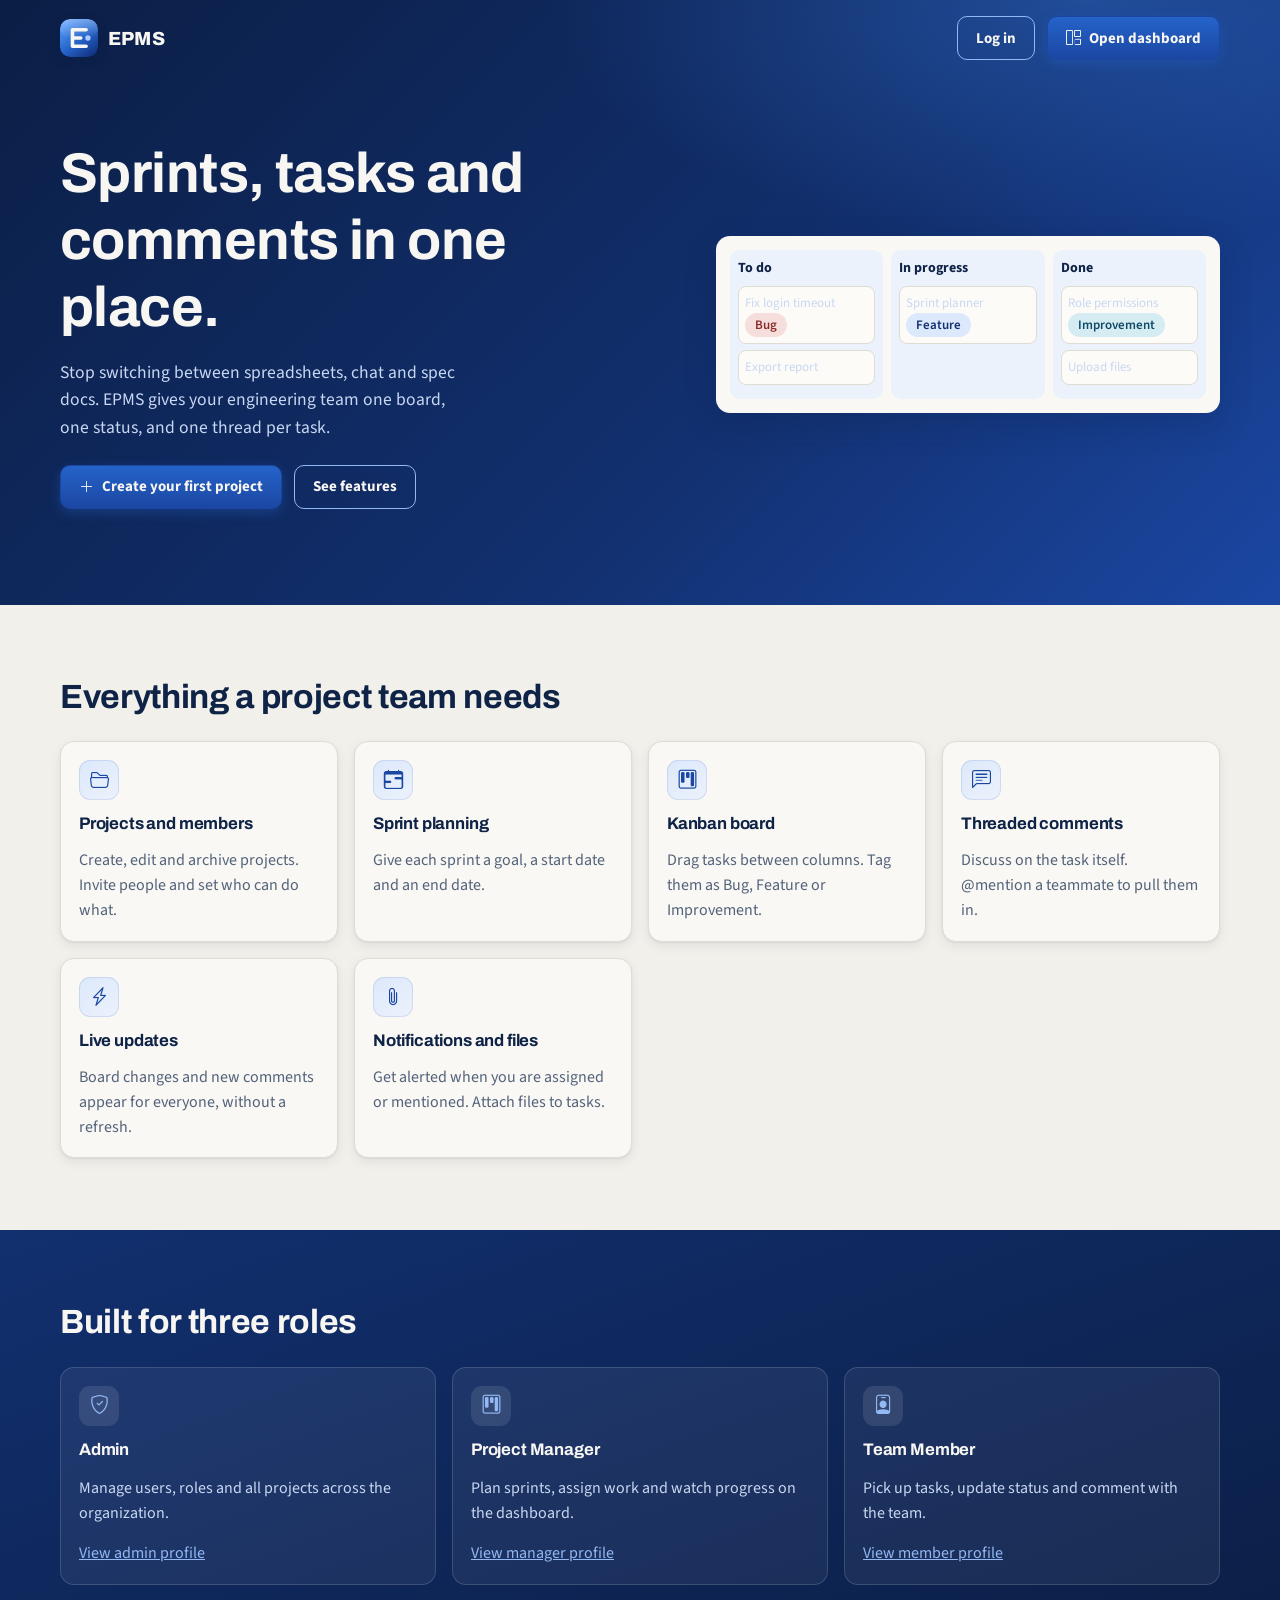
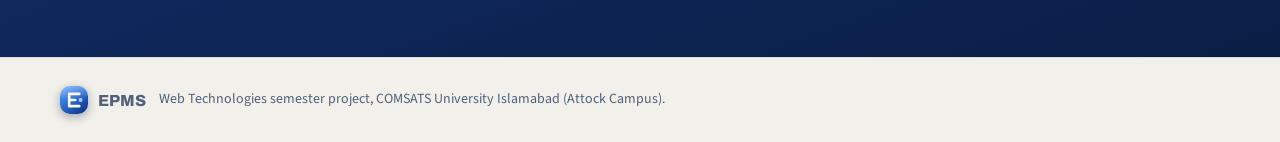
==== commit 3c211dce: "Add files via upload" ====
--- a/index.html
+++ b/index.html
@@ -4,183 +4,54 @@
 <meta charset="utf-8">
 <meta name="viewport" content="width=device-width, initial-scale=1">
 <title>EPMS — Plan sprints, track tasks, ship together</title>
-<meta name="description" content="EPMS gives engineering teams one kanban board, one sprint planner, and threaded task comments — all in one place.">
 <link rel="icon" type="image/svg+xml" href="logo.svg">
 <link rel="stylesheet" href="https://fonts.googleapis.com/css2?family=Archivo:wght@600;700;800&family=Source+Sans+3:wght@400;600;700&display=swap">
 <link rel="stylesheet" href="https://cdn.jsdelivr.net/npm/bootstrap-icons@1.11.3/font/bootstrap-icons.min.css">
 <link rel="stylesheet" href="styles.css">
 </head>
 <body>
-
-<!-- ── Hero ──────────────────────────────────────────────── -->
 <header class="hero">
   <div class="wrap">
     <nav class="lnav" aria-label="Main">
       <a class="brand" href="index.html"><img src="logo.svg" alt="" width="38" height="38">EPMS</a>
-      <span class="cta"><a class="btn" href="login.html">Log in</a><a class="btn pri" href="signup.html"><i class="bi bi-person-plus"></i>Get started free</a></span>
+      <span class="cta"><a class="btn" href="login.html">Log in</a><a class="btn pri" href="dashboard.html"><i class="bi bi-grid-1x2"></i>Open dashboard</a></span>
     </nav>
-
     <div class="hero-grid">
       <div>
         <h1>Sprints, tasks and comments in one place.</h1>
         <p>Stop switching between spreadsheets, chat and spec docs. EPMS gives your engineering team one board, one status, and one thread per task.</p>
-        <div class="cta">
-          <a class="btn pri" href="signup.html"><i class="bi bi-plus-lg"></i>Create your first project</a>
-          <a class="btn" href="#features">See features</a>
-        </div>
+        <div class="cta"><a class="btn pri" href="login.html"><i class="bi bi-plus-lg"></i>Create your first project</a><a class="btn" href="#features">See features</a></div>
       </div>
-
-      <!-- browser-frame mockup -->
-      <div class="mockup" aria-label="Dashboard preview">
-        <div class="mockup-bar">
-          <div class="mockup-dots"><span></span><span></span><span></span></div>
-          <div class="mockup-url">app.epms.io/dashboard</div>
-        </div>
-        <div class="mockup-body">
-          <div class="mockup-side">
-            <div class="mockup-item active"><i class="bi bi-grid-1x2"></i>Dashboard</div>
-            <div class="mockup-item"><i class="bi bi-kanban"></i>Board</div>
-            <div class="mockup-item"><i class="bi bi-calendar-range"></i>Sprints</div>
-            <div class="mockup-item"><i class="bi bi-folder2-open"></i>Projects</div>
-            <div class="mockup-item"><i class="bi bi-people"></i>Profiles</div>
-          </div>
-          <div class="mockup-main">
-            <div class="mockup-kpi">
-              <div class="mockup-kpi-card"><b>42</b><span>Open tasks</span></div>
-              <div class="mockup-kpi-card"><b>9</b><span>In review</span></div>
-              <div class="mockup-kpi-card" style="border-top:2px solid #C0504D"><b style="color:#C0504D">5</b><span>Overdue</span></div>
-              <div class="mockup-kpi-card"><b>31</b><span>Done</span></div>
-            </div>
-            <div class="mockup-board">
-              <div class="mockup-col"><div class="mockup-col-h">To do · 12</div><div class="mockup-task">Fix login timeout<br><span style="background:#F6DEDC;color:#8A2B2B;border-radius:4px;padding:1px 5px;font-size:9px">Bug</span></div><div class="mockup-task">Dark mode toggle</div></div>
-              <div class="mockup-col"><div class="mockup-col-h">In progress · 18</div><div class="mockup-task">Push token refresh<br><span style="background:#D6ECF3;color:#0F4A66;border-radius:4px;padding:1px 5px;font-size:9px">Improvement</span></div></div>
-              <div class="mockup-col"><div class="mockup-col-h">In review · 9</div><div class="mockup-task">Export report</div></div>
-              <div class="mockup-col"><div class="mockup-col-h">Done · 31</div><div class="mockup-task" style="opacity:.6">Role permissions</div></div>
-            </div>
-          </div>
-        </div>
+      <div class="peek" aria-label="Board preview">
+        <div><b>To do</b><p>Fix login timeout <span class="tag bug">Bug</span></p><p>Export report</p></div>
+        <div><b>In progress</b><p>Sprint planner <span class="tag feat">Feature</span></p></div>
+        <div><b>Done</b><p>Role permissions <span class="tag imp">Improvement</span></p><p>Upload files</p></div>
       </div>
     </div>
   </div>
 </header>
 
-<!-- ── Stats strip ────────────────────────────────────────── -->
-<div class="stats-strip" aria-label="Product stats">
-  <div class="wrap">
-    <div><b>500+</b><span>Teams using EPMS</span></div>
-    <div><b>12,000+</b><span>Tasks shipped this month</span></div>
-    <div><b>98%</b><span>Sprint completion rate</span></div>
-    <div><b>4.9★</b><span>Average team satisfaction</span></div>
-  </div>
-</div>
-
-<!-- ── Features ───────────────────────────────────────────── -->
 <section class="sec" id="features"><div class="wrap">
   <h2>Everything a project team needs</h2>
-  <p class="sub">One tool for planning, executing and shipping — no context-switching required.</p>
   <div class="grid g3">
     <article class="card feat-card"><span class="chip"><i class="bi bi-folder2-open"></i></span><h3>Projects and members</h3><p>Create, edit and archive projects. Invite people and set who can do what.</p></article>
-    <article class="card feat-card"><span class="chip"><i class="bi bi-calendar-range"></i></span><h3>Sprint planning</h3><p>Give each sprint a goal, a start date and an end date. Burndown charts included.</p></article>
-    <article class="card feat-card"><span class="chip"><i class="bi bi-kanban"></i></span><h3>Kanban board</h3><p>Move tasks between columns. Filter by Bug, Feature or Improvement in one click.</p></article>
-    <article class="card feat-card"><span class="chip"><i class="bi bi-chat-left-text"></i></span><h3>Threaded comments</h3><p>Discuss on the task itself. @mention a teammate to pull them in instantly.</p></article>
-    <article class="card feat-card"><span class="chip"><i class="bi bi-paperclip"></i></span><h3>File attachments</h3><p>Attach design files, bug reports or logs directly to any task.</p></article>
-    <article class="card feat-card"><span class="chip"><i class="bi bi-bell"></i></span><h3>Smart notifications</h3><p>Get alerted when assigned or @mentioned. Overdue task digests keep nothing slipping.</p></article>
+    <article class="card feat-card"><span class="chip"><i class="bi bi-calendar-range"></i></span><h3>Sprint planning</h3><p>Give each sprint a goal, a start date and an end date.</p></article>
+    <article class="card feat-card"><span class="chip"><i class="bi bi-kanban"></i></span><h3>Kanban board</h3><p>Drag tasks between columns. Tag them as Bug, Feature or Improvement.</p></article>
+    <article class="card feat-card"><span class="chip"><i class="bi bi-chat-left-text"></i></span><h3>Threaded comments</h3><p>Discuss on the task itself. @mention a teammate to pull them in.</p></article>
+    <article class="card feat-card"><span class="chip"><i class="bi bi-lightning-charge"></i></span><h3>Live updates</h3><p>Board changes and new comments appear for everyone, without a refresh.</p></article>
+    <article class="card feat-card"><span class="chip"><i class="bi bi-paperclip"></i></span><h3>Notifications and files</h3><p>Get alerted when you are assigned or mentioned. Attach files to tasks.</p></article>
   </div>
 </div></section>
 
-<!-- ── How it works ───────────────────────────────────────── -->
-<section class="sec" style="background:var(--surface)"><div class="wrap">
-  <h2>How it works</h2>
-  <p class="sub">Three steps from sign-up to shipping your first sprint.</p>
-  <div class="steps">
-    <div class="step">
-      <div class="step-num">1</div>
-      <div class="step-line"></div>
-      <h3>Create a project</h3>
-      <p>Give it a name, invite your team, and set roles. Takes under 2 minutes.</p>
-    </div>
-    <div class="step">
-      <div class="step-num">2</div>
-      <div class="step-line"></div>
-      <h3>Plan a sprint</h3>
-      <p>Add tasks to the backlog, set priorities and due dates, then lock in your sprint goal.</p>
-    </div>
-    <div class="step">
-      <div class="step-num">3</div>
-      <h3>Ship and track</h3>
-      <p>Move cards on the board, comment on tasks, and watch the burndown chart fall to zero.</p>
-    </div>
+<section class="sec band"><div class="wrap">
+  <h2>Built for three roles</h2>
+  <div class="grid g3">
+    <article class="card"><span class="chip"><i class="bi bi-shield-check"></i></span><h3 style="margin:14px 0 6px">Admin</h3><p>Manage users, roles and all projects across the organization.</p><a href="profiles.html#admin">View admin profile</a></article>
+    <article class="card"><span class="chip"><i class="bi bi-kanban"></i></span><h3 style="margin:14px 0 6px">Project Manager</h3><p>Plan sprints, assign work and watch progress on the dashboard.</p><a href="profiles.html#pm">View manager profile</a></article>
+    <article class="card"><span class="chip"><i class="bi bi-person-badge"></i></span><h3 style="margin:14px 0 6px">Team Member</h3><p>Pick up tasks, update status and comment with the team.</p><a href="profiles.html#member">View member profile</a></article>
   </div>
 </div></section>
 
-<!-- ── Roles ──────────────────────────────────────────────── -->
-<section class="sec band"><div class="wrap">
-  <h2>Built for three roles</h2>
-  <div class="grid g3">
-    <article class="card"><span class="chip"><i class="bi bi-shield-check"></i></span><h3 style="margin:14px 0 6px">Admin</h3><p>Manage users, roles and all projects across the organization.</p><a href="profiles.html#admin">View admin profile →</a></article>
-    <article class="card"><span class="chip"><i class="bi bi-kanban"></i></span><h3 style="margin:14px 0 6px">Project Manager</h3><p>Plan sprints, assign work and watch progress on the dashboard.</p><a href="profiles.html#pm">View manager profile →</a></article>
-    <article class="card"><span class="chip"><i class="bi bi-person-badge"></i></span><h3 style="margin:14px 0 6px">Team Member</h3><p>Pick up tasks, update status and comment with the team.</p><a href="profiles.html#member">View member profile →</a></article>
-  </div>
-</div></section>
-
-<!-- ── FAQ ───────────────────────────────────────────────── -->
-<section class="sec" id="faq"><div class="wrap">
-  <h2>Frequently asked questions</h2>
-  <p class="sub">Can't find an answer? <a href="mailto:support@epms.io" style="color:var(--b600)">Email us.</a></p>
-  <div class="faq">
-    <details>
-      <summary>Is EPMS free to use?</summary>
-      <div class="ans">Yes — EPMS is completely free during open beta. When we launch the paid tier, existing teams will stay on a free plan for up to 5 members.</div>
-    </details>
-    <details>
-      <summary>How many projects can I create?</summary>
-      <div class="ans">Unlimited during beta. On the paid tier, the free plan includes up to 3 active projects; Pro unlocks unlimited projects and advanced analytics.</div>
-    </details>
-    <details>
-      <summary>Can I import tasks from Jira or Trello?</summary>
-      <div class="ans">A CSV importer is available in Settings → Import. One-click connectors for Jira and Trello are on our roadmap for Q1 2027.</div>
-    </details>
-    <details>
-      <summary>Is there a mobile app?</summary>
-      <div class="ans">EPMS is a responsive web app that works well on any modern phone browser. Native iOS and Android apps are planned for Q2 2027.</div>
-    </details>
-    <details>
-      <summary>How does the notification system work?</summary>
-      <div class="ans">You get an in-app bell notification when you are assigned a task, @mentioned in a comment, or when a task you own changes status. Daily email digests for overdue tasks can be enabled in Settings → Notifications.</div>
-    </details>
-    <details>
-      <summary>What data is stored and where?</summary>
-      <div class="ans">All data is stored in EU-West servers (Frankfurt, AWS). We never sell your data. Full GDPR-compliant data export is available in Settings → Danger zone → Export.</div>
-    </details>
-  </div>
-</div></section>
-
-<!-- ── CTA strip ──────────────────────────────────────────── -->
-<section class="sec" style="background:linear-gradient(135deg,var(--b900),var(--b800));color:var(--on);text-align:center">
-  <div class="wrap">
-    <h2 style="color:#fff;margin-bottom:12px">Ready to ship faster?</h2>
-    <p style="color:#C9D8F2;max-width:42ch;margin:0 auto 28px;font-size:1.05rem">Create your workspace in under 2 minutes — no credit card required.</p>
-    <div class="cta" style="justify-content:center">
-      <a class="btn pri" href="signup.html"><i class="bi bi-plus-lg"></i>Get started free</a>
-      <a class="btn" style="border-color:rgba(255,255,255,.3);color:#fff" href="dashboard.html"><i class="bi bi-grid-1x2"></i>Open demo dashboard</a>
-    </div>
-  </div>
-</section>
-
-<!-- ── Footer ─────────────────────────────────────────────── -->
-<footer>
-  <div class="wrap">
-    <a class="brand" href="index.html" style="font-size:16px"><img src="logo.svg" alt="" width="28" height="28">EPMS</a>
-    <span>Web Technologies semester project, COMSATS University Islamabad (Attock Campus).</span>
-    <span style="margin-left:auto;display:flex;gap:14px;flex-wrap:wrap">
-      <a href="login.html" style="color:var(--muted);text-decoration:none">Log in</a>
-      <a href="signup.html" style="color:var(--muted);text-decoration:none">Sign up</a>
-      <a href="dashboard.html" style="color:var(--muted);text-decoration:none">Dashboard</a>
-      <a href="projects.html" style="color:var(--muted);text-decoration:none">Projects</a>
-      <a href="404.html" style="color:var(--muted);text-decoration:none">404</a>
-    </span>
-  </div>
-</footer>
-
+<footer><div class="wrap"><a class="brand" href="index.html" style="font-size:16px"><img src="logo.svg" alt="" width="28" height="28">EPMS</a><span>Web Technologies semester project, COMSATS University Islamabad (Attock Campus).</span></div></footer>
 </body>
 </html>
--- a/styles.css
+++ b/styles.css
@@ -1,922 +1,187 @@
-/* ═══════════════════════════════════════════════════════════════
-   EPMS — Design Tokens
-   60% off-white  |  30% deep blues  |  10% bright blue accent
-═══════════════════════════════════════════════════════════════ */
-:root {
-  --bg:#F1F0EA; --surface:#F9F8F4; --paper:#FCFBF8;
-  --line:#DEDDD4; --ink:#0F2347; --muted:#53627A; --on:#F7F6F2;
-  --b900:#0B1E45; --b800:#12306F; --b700:#1B47A3;
-  --b600:#2563C9; --b500:#3D83EB; --b300:#93B8F4;
-  --b100:#DCE8FB; --b50:#ECF2FC;
-  --red:#C0504D; --red-bg:#F6DEDC; --red-ink:#8A2B2B;
-  --green:#1A8E5F; --green-bg:#D6F0E5; --green-ink:#0D5C3A;
-  --amber:#B45309; --amber-bg:#FEF3C7; --amber-ink:#92400E;
-  --r:14px;
-  --sh1:0 1px 2px rgba(15,35,71,.06),0 4px 12px rgba(15,35,71,.07);
-  --sh2:0 12px 32px rgba(11,30,69,.22);
-  --sh3:0 24px 60px rgba(11,30,69,.28);
-  --trans:.18s ease;
-}
+/* EPMS — 60% off-white (--bg/--surface/--paper), 30% deep blues (--b900..--b700), 10% bright blue accent (--b500/--b600) */
+:root{--bg:#F1F0EA;--surface:#F9F8F4;--paper:#FCFBF8;--line:#DEDDD4;--ink:#0F2347;--muted:#53627A;--on:#F7F6F2;
+--b900:#0B1E45;--b800:#12306F;--b700:#1B47A3;--b600:#2563C9;--b500:#3D83EB;--b300:#93B8F4;--b100:#DCE8FB;--b50:#ECF2FC;
+--r:14px;--sh1:0 1px 2px rgba(15,35,71,.06),0 4px 12px rgba(15,35,71,.07);--sh2:0 12px 32px rgba(11,30,69,.22)}
+*{box-sizing:border-box}
+html{-webkit-text-size-adjust:100%}
+body{margin:0;font:16px/1.55 "Source Sans 3",system-ui,sans-serif;background:var(--bg);color:var(--ink)}
+h1,h2,h3{font-family:Archivo,system-ui,sans-serif;line-height:1.2;margin:0;letter-spacing:-.01em}
+h1{font-size:clamp(1.5rem,3vw,2rem)}
+a{color:inherit}img,svg{max-width:100%}
+.bi{line-height:1;flex:none}
+:focus-visible{outline:3px solid var(--b500);outline-offset:2px;border-radius:6px}
+.wrap{max-width:1200px;margin:0 auto;padding:0 20px}
+.on{color:var(--on)}
 
-/* ── Dark mode (checkbox :has() trick) ──────────────────────── */
-body:has(#dm:checked) {
-  --bg:#0D1424; --surface:#111C35; --paper:#152244;
-  --line:#1E3060; --ink:#C9D8F2; --muted:#7A9BC4;
-  --b50:#0F1E3A; --b100:#152448; --b300:#2B4E8A;
-  --b500:#4C8FF5; --b600:#3D83EB; --b700:#2563C9;
-  --b800:#1B47A3; --b900:#12306F;
-  --red-bg:#2A1010; --red-ink:#F6A0A0;
-  --green-bg:#0A2A1C; --green-ink:#6DDEB0;
-  --amber-bg:#241900; --amber-ink:#FBBF24;
-}
-body:has(#dm:checked) .top {
-  background: rgba(17,28,53,.94);
-}
-body:has(#dm:checked) .auth {
-  background: radial-gradient(700px 400px at 80% 0,rgba(61,131,235,.25),transparent 60%),
-              linear-gradient(135deg,#060e1f,#0a1530);
-}
+/* buttons, tags, forms */
+.btn{display:inline-flex;align-items:center;justify-content:center;gap:8px;min-height:44px;padding:0 18px;border-radius:10px;font:700 15px "Source Sans 3",system-ui,sans-serif;text-decoration:none;border:1.5px solid var(--b300);background:transparent;color:inherit;cursor:pointer;transition:box-shadow .15s}
+.btn:hover{box-shadow:var(--sh1)}
+.btn.pri{background:linear-gradient(180deg,var(--b600),var(--b700));border-color:var(--b700);color:var(--on);box-shadow:0 4px 12px rgba(37,99,201,.35)}
+.btn.ghost{background:var(--paper);border-color:var(--line);color:var(--ink)}
+.tag{display:inline-flex;align-items:center;padding:2px 10px;border-radius:99px;font-size:13px;font-weight:600;background:var(--b50);color:var(--b800)}
+.tag.bug{background:#F6DEDC;color:#8A2B2B}.tag.feat{background:var(--b100);color:var(--b800)}.tag.imp{background:#D6ECF3;color:#0F4A66}
+label{display:block;font-weight:600;margin:14px 0 4px}
+input,select{width:100%;min-height:44px;padding:0 12px;border:1px solid var(--line);border-radius:10px;font:inherit;background:var(--paper);color:inherit}
+input:focus,select:focus{border-color:var(--b600);outline:0;box-shadow:0 0 0 3px rgba(61,131,235,.3)}
+.chip{width:40px;height:40px;border-radius:11px;display:grid;place-items:center;background:linear-gradient(145deg,var(--b100),var(--b50));color:var(--b700);font-size:19px;flex:none;box-shadow:inset 0 0 0 1px rgba(27,71,163,.12)}
+.chip.red{background:#F6DEDC;color:#8A2B2B;box-shadow:none}
+.brand{display:flex;gap:10px;align-items:center;font:800 19px Archivo,sans-serif;text-decoration:none;letter-spacing:.01em}
+.brand img{display:block;border-radius:10px;box-shadow:0 3px 10px rgba(11,30,69,.35)}
 
-/* ── Reset & Base ───────────────────────────────────────────── */
-*, *::before, *::after { box-sizing: border-box; margin: 0 }
-html { -webkit-text-size-adjust:100%; scroll-behavior:smooth }
-body { font:16px/1.55 "Source Sans 3",system-ui,sans-serif;
-       background:var(--bg); color:var(--ink);
-       transition:background var(--trans), color var(--trans) }
-h1,h2,h3 { font-family:Archivo,system-ui,sans-serif;
-            line-height:1.2; letter-spacing:-.01em }
-h1 { font-size:clamp(1.5rem,3vw,2rem) }
-a  { color:inherit }
-img,svg { max-width:100% }
-.bi { line-height:1; flex:none }
-:focus-visible { outline:3px solid var(--b500); outline-offset:2px; border-radius:6px }
-.wrap { max-width:1200px; margin:0 auto; padding:0 20px }
-.on  { color:var(--on) }
+/* landing */
+.lnav{display:flex;justify-content:space-between;align-items:center;gap:12px;padding:16px 0;flex-wrap:wrap}
+.lnav .cta{margin:0}
+.hero{background:radial-gradient(900px 400px at 85% 0,rgba(61,131,235,.35),transparent 60%),linear-gradient(135deg,var(--b900),var(--b800) 60%,var(--b700));color:var(--on);padding-bottom:clamp(40px,8vw,96px)}
+.hero-grid{display:grid;grid-template-columns:1.1fr .9fr;gap:40px;align-items:center;padding-top:clamp(24px,5vw,64px)}
+.hero h1{font-size:clamp(2rem,5vw,3.5rem);max-width:15ch}
+.hero p{max-width:46ch;color:#C9D8F2;font-size:1.1rem}
+.cta{display:flex;gap:12px;flex-wrap:wrap;margin-top:24px}
+.peek{background:var(--surface);color:var(--ink);border-radius:var(--r);padding:14px;display:grid;grid-template-columns:repeat(3,1fr);gap:8px;box-shadow:var(--sh2)}
+.peek div{background:var(--b50);border-radius:10px;padding:8px;font-size:14px;min-width:0}
+.peek b{display:block;margin-bottom:6px}
+.peek p{margin:0 0 6px;background:var(--paper);border:1px solid var(--line);border-radius:8px;padding:6px;font-size:13px}
+.sec{padding:clamp(36px,6vw,72px) 0}
+.sec h2{font-size:clamp(1.5rem,3vw,2.1rem);margin-bottom:24px}
+.grid{display:grid;gap:16px}
+.g3{grid-template-columns:repeat(auto-fit,minmax(min(100%,260px),1fr))}
+.feat-card h3{margin:14px 0 6px}.feat-card p{margin:0;color:var(--muted)}
+.band{background:linear-gradient(160deg,var(--b800),var(--b900));color:var(--on)}
+.band .card{background:rgba(255,255,255,.06);border-color:rgba(255,255,255,.14);box-shadow:none}
+.band .card p{color:#C9D8F2}.band .card a{color:var(--b300)}.band .chip{background:rgba(255,255,255,.1);color:var(--b300);box-shadow:none}
+footer{padding:28px 0;color:var(--muted);font-size:14px;border-top:1px solid var(--line)}
+footer .wrap{display:flex;gap:12px;align-items:center;flex-wrap:wrap}
 
-/* ── Buttons ────────────────────────────────────────────────── */
-.btn {
-  display:inline-flex; align-items:center; justify-content:center;
-  gap:8px; min-height:44px; padding:0 18px; border-radius:10px;
-  font:700 15px "Source Sans 3",system-ui,sans-serif;
-  text-decoration:none; border:1.5px solid var(--b300);
-  background:transparent; color:inherit; cursor:pointer;
-  transition:box-shadow var(--trans), transform var(--trans), background var(--trans);
-}
-.btn:hover { box-shadow:var(--sh1); transform:translateY(-1px) }
-.btn.pri {
-  background:linear-gradient(180deg,var(--b600),var(--b700));
-  border-color:var(--b700); color:var(--on);
-  box-shadow:0 4px 12px rgba(37,99,201,.35);
-}
-.btn.pri:hover { box-shadow:0 8px 20px rgba(37,99,201,.45); transform:translateY(-2px) }
-.btn.ghost { background:var(--paper); border-color:var(--line); color:var(--ink) }
-.btn.danger { background:var(--red-bg); border-color:var(--red); color:var(--red-ink) }
-.btn.sm { min-height:36px; padding:0 12px; font-size:13px; border-radius:8px }
+/* cards */
+.card{background:var(--surface);border:1px solid var(--line);border-radius:var(--r);padding:18px;box-shadow:var(--sh1);min-width:0}
+.card h3{font-size:1.05rem;margin-bottom:14px}
+.card-h{display:flex;justify-content:space-between;align-items:center;gap:8px;margin-bottom:14px}.card-h h3{margin:0}
 
-/* ── Tags ───────────────────────────────────────────────────── */
-.tag {
-  display:inline-flex; align-items:center; gap:4px;
-  padding:2px 10px; border-radius:99px;
-  font-size:13px; font-weight:600;
-  background:var(--b50); color:var(--b800);
-  white-space:nowrap;
-}
-.tag.bug  { background:var(--red-bg);   color:var(--red-ink) }
-.tag.feat { background:var(--b100);     color:var(--b800) }
-.tag.imp  { background:#D6ECF3;         color:#0F4A66 }
-.tag.done { background:var(--green-bg); color:var(--green-ink) }
-.tag.warn { background:var(--amber-bg); color:var(--amber-ink) }
-.tag.active { background:var(--green-bg); color:var(--green-ink) }
-.tag.plan   { background:var(--b100);    color:var(--b700) }
-.tag.hold   { background:var(--amber-bg);color:var(--amber-ink) }
-.tag.arch   { background:var(--line);    color:var(--muted) }
+/* app shell */
+#nav{position:absolute;opacity:0;pointer-events:none}
+.app{display:grid;grid-template-columns:248px minmax(0,1fr);min-height:100vh}
+.side{background:linear-gradient(180deg,var(--b900),var(--b800));color:#BFD1F0;padding:16px 12px;position:sticky;top:0;height:100vh;height:100dvh;overflow:auto;display:flex;flex-direction:column;box-shadow:4px 0 24px rgba(11,30,69,.18)}
+.side .brand{color:var(--on);padding:6px 8px 20px}
+.nav{display:grid;gap:4px}
+.nav a{display:flex;gap:12px;align-items:center;min-height:44px;padding:0 12px;border-radius:10px;text-decoration:none;position:relative}
+.nav a .bi{font-size:18px}
+.nav a:hover{background:rgba(255,255,255,.07);color:#fff}
+.nav a[aria-current]{background:linear-gradient(90deg,rgba(61,131,235,.35),rgba(61,131,235,.08));color:#fff}
+.nav a[aria-current]::before{content:"";position:absolute;left:-12px;top:10px;bottom:10px;width:4px;border-radius:0 4px 4px 0;background:var(--b500)}
+.me{margin-top:auto;display:flex;gap:10px;align-items:center;padding:12px;border-radius:12px;background:rgba(255,255,255,.07);color:var(--on)}
+.me small{display:block;color:#9FB6DB}
+.me .av{background:var(--b500);color:#fff}
+.page{min-width:0}
+.top{display:flex;gap:10px;align-items:center;padding:10px 20px;background:rgba(249,248,244,.92);backdrop-filter:blur(8px);border-bottom:1px solid var(--line);box-shadow:0 2px 10px rgba(15,35,71,.05);position:sticky;top:0;z-index:5}
+.search{flex:1;min-width:0;max-width:480px;display:flex;align-items:center;gap:8px;border:1px solid var(--line);border-radius:99px;padding:0 14px;background:var(--paper);color:var(--muted)}
+.search input{border:0;background:none;outline:0;padding:0;box-shadow:none;min-width:0}
+.search:focus-within{border-color:var(--b600);box-shadow:0 0 0 3px rgba(61,131,235,.3)}
+.sp{flex:1}
+.ico{min-width:44px;min-height:44px;display:grid;place-items:center;border-radius:50%;background:none;border:0;position:relative;font-size:20px;cursor:pointer;text-decoration:none;color:var(--b800);flex:none}
+.ico:hover{background:var(--b50)}
+.dot{position:absolute;top:9px;right:10px;width:10px;height:10px;border-radius:50%;background:var(--b500);border:2px solid var(--surface)}
+.burger,.scrim{display:none}
+.av{width:40px;height:40px;border-radius:50%;background:linear-gradient(145deg,var(--b600),var(--b800));color:var(--on);display:grid;place-items:center;font-weight:700;font-size:14px;flex:none;text-decoration:none}
+.av.sm{width:28px;height:28px;font-size:11px}
+main{padding:24px 20px 40px;max-width:1440px;margin:0 auto;width:100%}
+.head{display:flex;justify-content:space-between;align-items:center;gap:12px;flex-wrap:wrap;margin-bottom:20px}
+.head p{margin:2px 0 0;color:var(--muted)}.head .cta{margin:0}
+h2.sec-t{font-size:1.2rem;margin:8px 0 12px}
 
-/* priority pips */
-.pri-crit { color:var(--red) }
-.pri-high { color:var(--amber) }
-.pri-med  { color:var(--b500) }
-.pri-low  { color:var(--muted) }
+/* dashboard */
+.stats{grid-template-columns:repeat(auto-fit,minmax(min(100%,210px),1fr));margin-bottom:16px}
+.stat{display:flex;gap:14px;align-items:center}
+.stat b{font:700 1.9rem/1 Archivo,sans-serif;display:block;margin-bottom:4px}
+.stat span{color:var(--muted);font-size:14px;display:block}
+.stat small{display:flex;align-items:center;color:var(--b700);font-weight:600;font-size:13px;margin-top:2px}
+.stat.hot{border-top:3px solid #C0504D}.stat.hot small{color:#8A2B2B}
+.three{grid-template-columns:repeat(auto-fit,minmax(min(100%,290px),1fr));margin-bottom:16px}
+.donut-wrap{display:flex;gap:20px;align-items:center;flex-wrap:wrap}
+.donut{width:136px;aspect-ratio:1;border-radius:50%;position:relative;flex:none;background:conic-gradient(var(--b800) 0 44%,var(--b600) 44% 57%,var(--b500) 57% 83%,var(--b100) 83% 100%);box-shadow:0 6px 16px rgba(27,71,163,.25)}
+.donut span{position:absolute;inset:20px;border-radius:50%;background:var(--surface);display:grid;place-content:center;text-align:center;line-height:1.1}
+.donut b{font:700 1.5rem Archivo,sans-serif}.donut small{color:var(--muted)}
+.legend{list-style:none;margin:0;padding:0;display:grid;gap:8px;font-size:15px;flex:1;min-width:130px}
+.legend li{display:flex;align-items:center;gap:8px}.legend b{margin-left:auto}
+.legend i{width:12px;height:12px;border-radius:4px;flex:none}
+.goal{margin:16px 0 0;padding-top:12px;border-top:1px solid var(--line);color:var(--muted);font-size:14px}
+.bars{display:flex;align-items:flex-end;gap:8px;height:170px}
+.bars div{flex:1;height:100%;display:flex;flex-direction:column;justify-content:flex-end;gap:6px;text-align:center;min-width:0}
+.bars i{display:block;height:calc((100% - 26px)*var(--n));border-radius:8px 8px 3px 3px;background:linear-gradient(180deg,var(--b500),var(--b700));box-shadow:0 4px 10px rgba(27,71,163,.25)}
+.bars div.lo i{background:linear-gradient(180deg,var(--b300),var(--b500))}
+.bars small{color:var(--muted);font-size:12px}
+.feed{list-style:none;margin:0;padding:0}
+.feed li{display:flex;gap:12px;align-items:flex-start;padding:10px 0;border-bottom:1px solid var(--line);font-size:15px}
+.feed li:last-child{border:0;padding-bottom:0}.feed .chip{width:34px;height:34px;font-size:16px;border-radius:9px}
+.feed small{display:block;color:var(--muted)}
+.board{display:grid;grid-template-columns:repeat(4,minmax(220px,1fr));gap:12px;overflow-x:auto;margin-bottom:16px;padding-bottom:6px}
+.col{background:linear-gradient(180deg,var(--b50),#E4EAF3);border:1px solid #D3DEEE;border-radius:var(--r);padding:10px;min-width:0}
+.col h3{font-size:.95rem;padding:4px 6px 10px;display:flex;justify-content:space-between;align-items:center;margin:0}
+.col h3 b{background:var(--paper);color:var(--b800);border-radius:99px;padding:0 9px;font-size:13px;box-shadow:var(--sh1)}
+.task{background:var(--paper);border:1px solid var(--line);border-radius:10px;padding:12px;margin-bottom:8px;box-shadow:0 1px 3px rgba(15,35,71,.08)}
+.task p{margin:0 0 10px;font-weight:600}
+.task .meta{display:flex;justify-content:space-between;align-items:center;margin-top:10px;color:var(--muted);font-size:13px}
+.task .meta span{display:flex;align-items:center;gap:5px}
+.two{grid-template-columns:minmax(0,2fr) minmax(0,1fr);margin-bottom:16px}
+.who-row{display:flex;gap:10px;align-items:center;margin-bottom:14px}.who-row div{flex:1;min-width:0}
+.who-row div span{display:flex;justify-content:space-between;font-size:14px;margin-bottom:4px}
+.bar{height:8px;border-radius:99px;background:var(--b100);overflow:hidden}
+.bar span{display:block;height:100%;border-radius:99px;background:linear-gradient(90deg,var(--b500),var(--b700))}
+.scroll{overflow-x:auto}
+table{width:100%;border-collapse:collapse;min-width:520px}
+th,td{text-align:left;padding:11px 12px;border-bottom:1px solid var(--line)}
+th{color:var(--muted);font-weight:600;font-size:14px;background:var(--b50)}
+tbody tr:hover{background:var(--b50)}tbody tr:last-child td{border:0}
 
-/* ── Forms ──────────────────────────────────────────────────── */
-label { display:block; font-weight:600; margin:14px 0 4px }
-input,select,textarea {
-  width:100%; min-height:44px; padding:0 12px;
-  border:1px solid var(--line); border-radius:10px;
-  font:inherit; background:var(--paper); color:inherit;
-  transition:border-color var(--trans), box-shadow var(--trans);
-}
-textarea { min-height:100px; padding:10px 12px; resize:vertical; line-height:1.5 }
-input:focus,select:focus,textarea:focus {
-  border-color:var(--b600); outline:0;
-  box-shadow:0 0 0 3px rgba(61,131,235,.25);
-}
-input[type="search"] { padding-right:12px }
-input[type="checkbox"]:not([class]) {
-  width:auto; min-height:auto; accent-color:var(--b600)
-}
+/* profile tabs: CSS-only via :target / :has */
+.tabs{display:flex;gap:6px;overflow-x:auto;margin-bottom:16px;padding-bottom:4px}
+.tabs a{min-height:44px;display:inline-flex;align-items:center;gap:8px;padding:0 18px;border-radius:99px;text-decoration:none;font-weight:600;border:1px solid var(--line);background:var(--paper);white-space:nowrap;box-shadow:var(--sh1)}
+.tabs a:hover{border-color:var(--b500)}
+main:has(#admin:target) .tabs a[href="#admin"],main:has(#pm:target) .tabs a[href="#pm"],main:has(#member:target) .tabs a[href="#member"],main:not(:has(.pane:target)) .tabs a[href="#admin"]{background:linear-gradient(180deg,var(--b600),var(--b700));color:var(--on);border-color:var(--b700)}
+.pane{display:none}.pane:target{display:block}
+.panes:not(:has(:target)) .pane:first-child{display:block}
+.who{display:flex;gap:16px;align-items:center;margin-bottom:16px;flex-wrap:wrap}
+.who .av{width:64px;height:64px;font-size:22px;box-shadow:0 6px 16px rgba(27,71,163,.3)}
+.who p{margin:0;color:var(--muted)}
+.row{display:flex;justify-content:space-between;align-items:center;gap:8px;margin:12px 0}
+.perm{list-style:none;margin:0;padding:0}
+.perm li{padding:9px 0 9px 28px;position:relative;border-bottom:1px solid var(--line)}
+.perm li:last-child{border:0}
+.perm li::before{content:"";position:absolute;left:5px;top:14px;width:6px;height:11px;border:solid var(--b600);border-width:0 2.5px 2.5px 0;transform:rotate(45deg)}
+.perm li.no{color:var(--muted)}
+.perm li.no::before{left:2px;top:20px;width:12px;height:0;border-width:2px 0 0;transform:none;border-color:var(--muted)}
 
-/* ── Toggle Switch ──────────────────────────────────────────── */
-.toggle-row {
-  display:flex; justify-content:space-between;
-  align-items:center; gap:16px; padding:14px 0;
-  border-bottom:1px solid var(--line);
-}
-.toggle-row:last-child { border:0 }
-.toggle-row div { flex:1 }
-.toggle-row strong { display:block; margin-bottom:2px }
-.toggle-row small  { color:var(--muted); font-size:13px }
-.sw { position:relative; display:inline-block; width:48px; height:28px; flex:none }
-.sw input { opacity:0; width:0; height:0; position:absolute }
-.sw span {
-  position:absolute; inset:0; border-radius:99px;
-  background:var(--line); cursor:pointer;
-  transition:background var(--trans);
-}
-.sw span::after {
-  content:""; position:absolute; top:4px; left:4px;
-  width:20px; height:20px; border-radius:50%;
-  background:#fff; box-shadow:0 2px 4px rgba(0,0,0,.2);
-  transition:transform var(--trans);
-}
-.sw input:checked + span { background:var(--b600) }
-.sw input:checked + span::after { transform:translateX(20px) }
+/* auth */
+.auth{min-height:100vh;min-height:100dvh;display:grid;place-items:center;padding:20px;background:radial-gradient(700px 400px at 80% 0,rgba(61,131,235,.4),transparent 60%),linear-gradient(135deg,var(--b900),var(--b800))}
+.auth .card{width:100%;max-width:420px;box-shadow:var(--sh2);background:var(--surface)}
+.auth .brand{margin-bottom:16px}
 
-/* ── Chips ──────────────────────────────────────────────────── */
-.chip {
-  width:40px; height:40px; border-radius:11px;
-  display:grid; place-items:center;
-  background:linear-gradient(145deg,var(--b100),var(--b50));
-  color:var(--b700); font-size:19px; flex:none;
-  box-shadow:inset 0 0 0 1px rgba(27,71,163,.12);
-}
-.chip.red   { background:var(--red-bg);   color:var(--red-ink);   box-shadow:none }
-.chip.green { background:var(--green-bg); color:var(--green-ink); box-shadow:none }
-
-/* ── Brand ──────────────────────────────────────────────────── */
-.brand {
-  display:flex; gap:10px; align-items:center;
-  font:800 19px Archivo,sans-serif;
-  text-decoration:none; letter-spacing:.01em;
-}
-.brand img { display:block; border-radius:10px; box-shadow:0 3px 10px rgba(11,30,69,.35) }
-
-/* ── Alerts ─────────────────────────────────────────────────── */
-.alert {
-  display:flex; align-items:flex-start; gap:12px;
-  padding:14px 16px; border-radius:10px; font-size:14px;
-  border:1px solid transparent;
-}
-.alert .bi { font-size:18px; margin-top:1px; flex:none }
-.alert.success { background:var(--green-bg); border-color:var(--green);  color:var(--green-ink) }
-.alert.error   { background:var(--red-bg);   border-color:var(--red);    color:var(--red-ink) }
-.alert.warn    { background:var(--amber-bg); border-color:var(--amber);  color:var(--amber-ink) }
-.alert.info    { background:var(--b50);      border-color:var(--b300);   color:var(--b800) }
-
-/* ── Skeleton loaders ───────────────────────────────────────── */
-@keyframes shimmer {
-  0%   { background-position:-400px 0 }
-  100% { background-position: 400px 0 }
-}
-.skel {
-  border-radius:6px; height:14px; background:linear-gradient(90deg,var(--line) 25%,var(--surface) 50%,var(--line) 75%);
-  background-size:800px 100%;
-  animation:shimmer 1.4s ease-in-out infinite;
-}
-.skel.h { height:20px } .skel.xl { height:28px }
-.skel.w50 { width:50% } .skel.w70 { width:70% } .skel.w30 { width:30% }
-
-/* ── Empty states ───────────────────────────────────────────── */
-.empty {
-  display:flex; flex-direction:column; align-items:center;
-  gap:12px; padding:40px 20px; text-align:center;
-  color:var(--muted);
-}
-.empty .bi { font-size:40px; opacity:.4 }
-.empty p { max-width:28ch; font-size:15px; margin:0 }
-
-/* ── Cards ──────────────────────────────────────────────────── */
-.card {
-  background:var(--surface); border:1px solid var(--line);
-  border-radius:var(--r); padding:18px;
-  box-shadow:var(--sh1); min-width:0;
-  transition:box-shadow var(--trans), transform var(--trans),
-              background var(--trans), border-color var(--trans);
-}
-.card:hover { box-shadow:var(--sh2); transform:translateY(-2px) }
-.card h3 { font-size:1.05rem; margin-bottom:14px }
-.card-h { display:flex; justify-content:space-between; align-items:center; gap:8px; margin-bottom:14px }
-.card-h h3 { margin:0 }
-
-/* ═══════════════════════════════════════════════════════════════
-   LANDING PAGE
-═══════════════════════════════════════════════════════════════ */
-.lnav { display:flex; justify-content:space-between; align-items:center; gap:12px; padding:16px 0; flex-wrap:wrap }
-.lnav .cta { margin:0 }
-
-.hero {
-  background:radial-gradient(900px 400px at 85% 0,rgba(61,131,235,.35),transparent 60%),
-             linear-gradient(135deg,var(--b900),var(--b800) 60%,var(--b700));
-  color:var(--on); padding-bottom:clamp(40px,8vw,96px);
-}
-.hero-grid { display:grid; grid-template-columns:1.1fr .9fr; gap:40px; align-items:center; padding-top:clamp(24px,5vw,64px) }
-.hero h1   { font-size:clamp(2rem,5vw,3.5rem); max-width:15ch }
-.hero p    { max-width:46ch; color:#C9D8F2; font-size:1.1rem }
-.cta       { display:flex; gap:12px; flex-wrap:wrap; margin-top:24px }
-
-/* browser-frame mockup */
-.mockup {
-  background:var(--surface); color:var(--ink);
-  border-radius:12px 12px var(--r) var(--r);
-  box-shadow:var(--sh3); overflow:hidden;
-}
-.mockup-bar {
-  background:linear-gradient(180deg,#E8E6E0,#D8D5CE);
-  padding:10px 16px; display:flex; align-items:center; gap:8px;
-}
-.mockup-dots { display:flex; gap:6px }
-.mockup-dots span { width:12px; height:12px; border-radius:50% }
-.mockup-dots span:nth-child(1) { background:#FF5F57 }
-.mockup-dots span:nth-child(2) { background:#FFBD2E }
-.mockup-dots span:nth-child(3) { background:#28C840 }
-.mockup-url {
-  flex:1; background:var(--paper); border-radius:6px;
-  font-size:12px; padding:4px 10px; color:var(--muted);
-  text-align:center; max-width:240px; margin:0 auto;
-}
-.mockup-body {
-  display:grid; grid-template-columns:120px 1fr;
-  height:260px; overflow:hidden;
-}
-.mockup-side {
-  background:linear-gradient(180deg,var(--b900),var(--b800));
-  padding:12px 8px; display:flex; flex-direction:column; gap:6px;
-}
-.mockup-item {
-  height:32px; border-radius:8px;
-  background:rgba(255,255,255,.08); display:flex;
-  align-items:center; gap:8px; padding:0 8px;
-  font-size:11px; color:#9FB6DB;
-}
-.mockup-item.active { background:rgba(61,131,235,.3); color:#fff }
-.mockup-item .bi { font-size:14px }
-.mockup-main { padding:12px; display:flex; flex-direction:column; gap:8px; overflow:hidden }
-.mockup-kpi { display:grid; grid-template-columns:repeat(4,1fr); gap:6px }
-.mockup-kpi-card {
-  background:var(--surface); border:1px solid var(--line);
-  border-radius:8px; padding:8px 10px;
-}
-.mockup-kpi-card b { display:block; font-size:16px; font-family:Archivo,sans-serif }
-.mockup-kpi-card span { font-size:10px; color:var(--muted) }
-.mockup-board { display:grid; grid-template-columns:repeat(4,1fr); gap:6px; flex:1 }
-.mockup-col { background:var(--b50); border-radius:8px; padding:6px; font-size:10px }
-.mockup-col-h { font-weight:700; color:var(--b700); margin-bottom:4px; font-size:10px }
-.mockup-task {
-  background:var(--paper); border:1px solid var(--line);
-  border-radius:6px; padding:5px 7px; margin-bottom:4px;
-  font-size:10px; line-height:1.3;
-}
-
-/* stats strip */
-.stats-strip {
-  background:linear-gradient(90deg,var(--b900),var(--b800));
-  color:var(--on); padding:32px 0;
-}
-.stats-strip .wrap { display:grid; grid-template-columns:repeat(auto-fit,minmax(140px,1fr)); gap:24px; text-align:center }
-.stats-strip b   { display:block; font:800 2.4rem/1 Archivo,sans-serif; color:var(--b300) }
-.stats-strip span{ font-size:14px; color:#8FAFD8; margin-top:4px; display:block }
-
-/* how it works */
-.steps { display:grid; grid-template-columns:repeat(auto-fit,minmax(220px,1fr)); gap:24px; position:relative }
-.step  { display:flex; flex-direction:column; gap:10px; position:relative }
-.step-num {
-  width:48px; height:48px; border-radius:50%; flex:none;
-  background:linear-gradient(135deg,var(--b600),var(--b500));
-  color:#fff; font:800 1.2rem Archivo,sans-serif;
-  display:grid; place-items:center;
-  box-shadow:0 4px 14px rgba(37,99,201,.35);
-}
-.step h3 { font-size:1rem; margin:0 }
-.step p  { color:var(--muted); font-size:15px; margin:0 }
-.step-line {
-  position:absolute; top:24px; left:48px; right:-24px; height:2px;
-  background:linear-gradient(90deg,var(--b500),transparent);
-}
-
-/* FAQ accordion */
-.faq { display:grid; gap:8px }
-.faq details {
-  background:var(--surface); border:1px solid var(--line);
-  border-radius:var(--r); overflow:hidden;
-  transition:box-shadow var(--trans);
-}
-.faq details[open] { box-shadow:var(--sh1) }
-.faq summary {
-  padding:18px 20px; font-weight:700; cursor:pointer;
-  list-style:none; display:flex; justify-content:space-between;
-  align-items:center; gap:12px; user-select:none;
-  transition:background var(--trans);
-}
-.faq summary:hover { background:var(--b50) }
-.faq summary::after {
-  content:"\F282"; font-family:"bootstrap-icons"; font-size:14px;
-  color:var(--muted); transition:transform var(--trans); flex:none;
-}
-.faq details[open] summary::after { transform:rotate(180deg) }
-.faq .ans { padding:0 20px 18px; color:var(--muted); line-height:1.6 }
-
-/* ── landing sections ─────────────────────────────────────────  */
-.sec { padding:clamp(36px,6vw,72px) 0 }
-.sec h2 { font-size:clamp(1.5rem,3vw,2.1rem); margin-bottom:24px }
-.sec .sub { color:var(--muted); max-width:52ch; margin-bottom:36px; font-size:1.05rem }
-.grid { display:grid; gap:16px }
-.g3  { grid-template-columns:repeat(auto-fit,minmax(min(100%,260px),1fr)) }
-.feat-card h3 { margin:14px 0 6px } .feat-card p { margin:0; color:var(--muted) }
-.band { background:linear-gradient(160deg,var(--b800),var(--b900)); color:var(--on) }
-.band .card { background:rgba(255,255,255,.06); border-color:rgba(255,255,255,.14); box-shadow:none }
-.band .card p { color:#C9D8F2 } .band .card a { color:var(--b300) }
-.band .chip   { background:rgba(255,255,255,.1); color:var(--b300); box-shadow:none }
-footer { padding:28px 0; color:var(--muted); font-size:14px; border-top:1px solid var(--line) }
-footer .wrap { display:flex; gap:12px; align-items:center; flex-wrap:wrap }
-
-/* ── peek card (hero) ─────────────────────────────────────────  */
-.peek { background:var(--surface); color:var(--ink); border-radius:var(--r); padding:14px;
-        display:grid; grid-template-columns:repeat(3,1fr); gap:8px; box-shadow:var(--sh2) }
-.peek div { background:var(--b50); border-radius:10px; padding:8px; font-size:14px; min-width:0 }
-.peek b { display:block; margin-bottom:6px }
-.peek p { margin:0 0 6px; background:var(--paper); border:1px solid var(--line);
-          border-radius:8px; padding:6px; font-size:13px }
-
-/* ═══════════════════════════════════════════════════════════════
-   APP SHELL
-═══════════════════════════════════════════════════════════════ */
-#nav { position:absolute; opacity:0; pointer-events:none }
-.app { display:grid; grid-template-columns:248px minmax(0,1fr); min-height:100vh }
-
-.side {
-  background:linear-gradient(180deg,var(--b900),var(--b800));
-  color:#BFD1F0; padding:16px 12px;
-  position:sticky; top:0; height:100vh; height:100dvh;
-  overflow:auto; display:flex; flex-direction:column;
-  box-shadow:4px 0 24px rgba(11,30,69,.18);
-}
-.side .brand { color:var(--on); padding:6px 8px 20px }
-.nav { display:grid; gap:4px }
-.nav a {
-  display:flex; gap:12px; align-items:center;
-  min-height:44px; padding:0 12px; border-radius:10px;
-  text-decoration:none; position:relative;
-  transition:background var(--trans), color var(--trans);
-}
-.nav a .bi { font-size:18px }
-.nav a:hover { background:rgba(255,255,255,.07); color:#fff }
-.nav a[aria-current] {
-  background:linear-gradient(90deg,rgba(61,131,235,.35),rgba(61,131,235,.08));
-  color:#fff;
-}
-.nav a[aria-current]::before {
-  content:""; position:absolute; left:-12px; top:10px; bottom:10px;
-  width:4px; border-radius:0 4px 4px 0; background:var(--b500);
-}
-.me {
-  margin-top:auto; display:flex; gap:10px; align-items:center;
-  padding:12px; border-radius:12px;
-  background:rgba(255,255,255,.07); color:var(--on);
-}
-.me small { display:block; color:#9FB6DB }
-.me .av   { background:var(--b500); color:#fff }
-
-/* dark-mode toggle in sidebar */
-.dm-row {
-  display:flex; align-items:center; gap:8px;
-  padding:10px 12px 16px; color:#9FB6DB; font-size:14px;
-  border-bottom:1px solid rgba(255,255,255,.07); margin-bottom:8px;
-}
-.dm-row label { margin:0; font-weight:400; cursor:pointer; flex:1 }
-.dm-row .sw span { background:rgba(255,255,255,.2) }
-.dm-row .sw input:checked + span { background:var(--b500) }
-
-/* page */
-.page  { min-width:0 }
-.top {
-  display:flex; gap:10px; align-items:center;
-  padding:10px 20px; background:rgba(249,248,244,.92);
-  backdrop-filter:blur(8px); border-bottom:1px solid var(--line);
-  box-shadow:0 2px 10px rgba(15,35,71,.05);
-  position:sticky; top:0; z-index:5;
-  transition:background var(--trans);
-}
-.search {
-  flex:1; min-width:0; max-width:480px;
-  display:flex; align-items:center; gap:8px;
-  border:1px solid var(--line); border-radius:99px;
-  padding:0 14px; background:var(--paper); color:var(--muted);
-  transition:border-color var(--trans), box-shadow var(--trans);
-}
-.search input { border:0; background:none; outline:0; padding:0; box-shadow:none; min-width:0 }
-.search:focus-within { border-color:var(--b600); box-shadow:0 0 0 3px rgba(61,131,235,.25) }
-.sp  { flex:1 }
-.ico {
-  min-width:44px; min-height:44px; display:grid; place-items:center;
-  border-radius:50%; background:none; border:0; position:relative;
-  font-size:20px; cursor:pointer; text-decoration:none;
-  color:var(--b800); flex:none;
-  transition:background var(--trans);
-}
-.ico:hover { background:var(--b50) }
-.dot {
-  position:absolute; top:9px; right:10px;
-  width:10px; height:10px; border-radius:50%;
-  background:var(--b500); border:2px solid var(--surface);
-}
-.burger,.scrim { display:none }
-.av {
-  width:40px; height:40px; border-radius:50%;
-  background:linear-gradient(145deg,var(--b600),var(--b800));
-  color:var(--on); display:grid; place-items:center;
-  font-weight:700; font-size:14px; flex:none; text-decoration:none;
-  cursor:pointer;
-}
-.av.sm { width:28px; height:28px; font-size:11px }
-.av.lg { width:56px; height:56px; font-size:20px }
-
-main { padding:24px 20px 40px; max-width:1440px; margin:0 auto; width:100% }
-.head { display:flex; justify-content:space-between; align-items:center; gap:12px; flex-wrap:wrap; margin-bottom:20px }
-.head p { margin:2px 0 0; color:var(--muted) } .head .cta { margin:0 }
-h2.sec-t { font-size:1.2rem; margin:8px 0 12px }
-
-/* breadcrumbs */
-.bread {
-  display:flex; align-items:center; gap:6px;
-  font-size:13px; color:var(--muted); margin-bottom:8px;
-}
-.bread a { text-decoration:none; color:var(--muted) }
-.bread a:hover { color:var(--b600) }
-.bread .bi { font-size:10px }
-
-/* ═══════════════════════════════════════════════════════════════
-   NOTIFICATION & AVATAR DROPDOWNS  (<details>/<summary>)
-═══════════════════════════════════════════════════════════════ */
-.drop { position:relative }
-.drop > summary { list-style:none; cursor:pointer }
-.drop > summary::-webkit-details-marker { display:none }
-.drop-menu {
-  position:absolute; top:calc(100% + 8px); right:0;
-  background:var(--surface); border:1px solid var(--line);
-  border-radius:var(--r); box-shadow:var(--sh2);
-  min-width:280px; z-index:50; overflow:hidden;
-  animation:drop-in .15s ease;
-}
-@keyframes drop-in { from { opacity:0; transform:translateY(-6px) } to { opacity:1; transform:none } }
-.drop-menu h4 {
-  font-size:.85rem; font-weight:700; color:var(--muted);
-  text-transform:uppercase; letter-spacing:.05em;
-  padding:14px 16px 8px;
-}
-.notif-item {
-  display:flex; gap:12px; align-items:flex-start;
-  padding:12px 16px; border-bottom:1px solid var(--line);
-  text-decoration:none; color:inherit;
-  transition:background var(--trans);
-}
-.notif-item:hover { background:var(--b50) }
-.notif-item:last-child { border:0 }
-.notif-item .chip { width:32px; height:32px; font-size:14px; border-radius:8px }
-.notif-item div  { flex:1; min-width:0 }
-.notif-item b    { font-size:14px; display:block }
-.notif-item small{ font-size:12px; color:var(--muted) }
-.notif-dot { width:8px; height:8px; border-radius:50%; background:var(--b500); flex:none; margin-top:4px }
-.drop-footer {
-  padding:10px 16px; text-align:center; font-size:13px;
-  color:var(--b600); border-top:1px solid var(--line);
-  font-weight:600; text-decoration:none; display:block;
-  transition:background var(--trans);
-}
-.drop-footer:hover { background:var(--b50) }
-
-/* avatar dropdown */
-.av-menu { min-width:200px }
-.av-menu .av-info { padding:14px 16px; border-bottom:1px solid var(--line) }
-.av-menu .av-info b { display:block; font-size:15px }
-.av-menu .av-info small { color:var(--muted); font-size:13px }
-.av-link {
-  display:flex; align-items:center; gap:10px;
-  padding:12px 16px; text-decoration:none; color:inherit;
-  font-size:14px; border-bottom:1px solid var(--line);
-  transition:background var(--trans);
-}
-.av-link:hover { background:var(--b50) }
-.av-link:last-child { border:0 }
-.av-link .bi { color:var(--muted); font-size:16px }
-
-/* ═══════════════════════════════════════════════════════════════
-   NEW TASK MODAL  (HTML popover + :target fallback)
-═══════════════════════════════════════════════════════════════ */
-#new-task {
-  position:fixed; inset:0; z-index:100;
-  display:none; place-items:center; padding:20px;
-  background:rgba(11,30,69,.55); backdrop-filter:blur(4px);
-}
-#new-task:target { display:grid }
-
-/* popover API */
-#new-task[popover] {
-  display:grid; place-items:center; padding:20px;
-  background:rgba(11,30,69,.55); backdrop-filter:blur(4px);
-  border:0; inset:0; width:100%; height:100%;
-  max-width:100%; max-height:100%; border-radius:0;
-}
-#new-task[popover]:not(:popover-open) { display:none }
-
-.modal-card {
-  background:var(--surface); border-radius:var(--r);
-  box-shadow:var(--sh3); width:100%; max-width:540px;
-  max-height:90vh; overflow-y:auto;
-  animation:modal-in .2s ease;
-}
-@keyframes modal-in { from { opacity:0; transform:scale(.96) } to { opacity:1; transform:none } }
-.modal-h {
-  display:flex; justify-content:space-between; align-items:center;
-  padding:20px 20px 0;
-}
-.modal-h h2 { font-size:1.25rem }
-.modal-body { padding:0 20px 20px }
-.modal-close {
-  min-width:36px; min-height:36px; border-radius:50%;
-  background:none; border:0; cursor:pointer; font-size:20px;
-  display:grid; place-items:center; color:var(--muted);
-  text-decoration:none; transition:background var(--trans);
-}
-.modal-close:hover { background:var(--b50) }
-.modal-row { display:grid; grid-template-columns:1fr 1fr; gap:12px }
-.modal-footer {
-  display:flex; gap:10px; justify-content:flex-end;
-  padding-top:16px; border-top:1px solid var(--line); margin-top:16px;
-}
-
-/* ═══════════════════════════════════════════════════════════════
-   DASHBOARD
-═══════════════════════════════════════════════════════════════ */
-.stats { grid-template-columns:repeat(auto-fit,minmax(min(100%,210px),1fr)); margin-bottom:16px }
-.stat  { display:flex; gap:14px; align-items:center }
-.stat b { font:700 1.9rem/1 Archivo,sans-serif; display:block; margin-bottom:4px }
-.stat span { color:var(--muted); font-size:14px; display:block }
-.stat small { display:flex; align-items:center; color:var(--b700); font-weight:600; font-size:13px; margin-top:2px }
-.stat.hot { border-top:3px solid var(--red) } .stat.hot small { color:var(--red-ink) }
-.three { grid-template-columns:repeat(auto-fit,minmax(min(100%,290px),1fr)); margin-bottom:16px }
-.donut-wrap { display:flex; gap:20px; align-items:center; flex-wrap:wrap }
-.donut {
-  width:136px; aspect-ratio:1; border-radius:50%; position:relative; flex:none;
-  background:conic-gradient(var(--b800) 0 44%,var(--b600) 44% 57%,var(--b500) 57% 83%,var(--b100) 83% 100%);
-  box-shadow:0 6px 16px rgba(27,71,163,.25);
-}
-.donut span {
-  position:absolute; inset:20px; border-radius:50%;
-  background:var(--surface); display:grid;
-  place-content:center; text-align:center; line-height:1.1;
-}
-.donut b { font:700 1.5rem Archivo,sans-serif } .donut small { color:var(--muted) }
-.legend { list-style:none; padding:0; display:grid; gap:8px; font-size:15px; flex:1; min-width:130px }
-.legend li { display:flex; align-items:center; gap:8px } .legend b { margin-left:auto }
-.legend i { width:12px; height:12px; border-radius:4px; flex:none }
-.goal { margin:16px 0 0; padding-top:12px; border-top:1px solid var(--line); color:var(--muted); font-size:14px }
-.bars { display:flex; align-items:flex-end; gap:8px; height:170px }
-.bars div { flex:1; height:100%; display:flex; flex-direction:column; justify-content:flex-end; gap:6px; text-align:center; min-width:0 }
-.bars i {
-  display:block; height:calc((100% - 26px)*var(--n)); border-radius:8px 8px 3px 3px;
-  background:linear-gradient(180deg,var(--b500),var(--b700));
-  box-shadow:0 4px 10px rgba(27,71,163,.25);
-}
-.bars div.lo i { background:linear-gradient(180deg,var(--b300),var(--b500)) }
-.bars small { color:var(--muted); font-size:12px }
-.feed { list-style:none; padding:0 }
-.feed li { display:flex; gap:12px; align-items:flex-start; padding:10px 0; border-bottom:1px solid var(--line); font-size:15px }
-.feed li:last-child { border:0; padding-bottom:0 }
-.feed .chip { width:34px; height:34px; font-size:16px; border-radius:9px }
-.feed small { display:block; color:var(--muted) }
-
-/* board filter */
-.board-controls {
-  display:flex; align-items:center; gap:8px;
-  flex-wrap:wrap; margin-bottom:12px;
-}
-.board-controls label {
-  display:inline-flex; align-items:center; gap:6px;
-  min-height:36px; padding:0 14px; border-radius:99px;
-  border:1px solid var(--line); background:var(--paper);
-  font-size:13px; font-weight:600; cursor:pointer; margin:0;
-  transition:background var(--trans), border-color var(--trans), color var(--trans);
-}
-.board-controls input[type="radio"] { position:absolute; opacity:0; pointer-events:none }
-.board-controls label:hover { border-color:var(--b500); background:var(--b50) }
-.board-controls input[type="radio"]:checked + label {
-  background:linear-gradient(180deg,var(--b600),var(--b700));
-  border-color:var(--b700); color:#fff;
-}
-/* filter logic via :has() */
-.board-filter:has(#f-bug:checked)  .task:not(:has(.tag.bug))  { display:none }
-.board-filter:has(#f-feat:checked) .task:not(:has(.tag.feat)) { display:none }
-.board-filter:has(#f-imp:checked)  .task:not(:has(.tag.imp))  { display:none }
-
-/* board */
-.board { display:grid; grid-template-columns:repeat(4,minmax(220px,1fr)); gap:12px; overflow-x:auto; margin-bottom:16px; padding-bottom:6px }
-.col { background:linear-gradient(180deg,var(--b50),#E4EAF3); border:1px solid #D3DEEE; border-radius:var(--r); padding:10px; min-width:0 }
-.col h3 { font-size:.95rem; padding:4px 6px 10px; display:flex; justify-content:space-between; align-items:center; margin:0 }
-.col h3 b { background:var(--paper); color:var(--b800); border-radius:99px; padding:0 9px; font-size:13px; box-shadow:var(--sh1) }
-.task {
-  background:var(--paper); border:1px solid var(--line);
-  border-radius:10px; padding:12px; margin-bottom:8px;
-  box-shadow:0 1px 3px rgba(15,35,71,.08);
-  text-decoration:none; display:block; color:inherit;
-  transition:box-shadow var(--trans), transform var(--trans);
-}
-.task:hover { box-shadow:var(--sh2); transform:translateY(-2px) }
-.task p { margin:0 0 10px; font-weight:600 }
-.task .meta { display:flex; justify-content:space-between; align-items:center; margin-top:10px; color:var(--muted); font-size:13px }
-.task .meta span { display:flex; align-items:center; gap:5px }
-.task-pri { font-size:11px; display:flex; align-items:center; gap:4px; margin-bottom:6px }
-
-.two { grid-template-columns:minmax(0,2fr) minmax(0,1fr); margin-bottom:16px }
-.who-row { display:flex; gap:10px; align-items:center; margin-bottom:14px }
-.who-row div { flex:1; min-width:0 }
-.who-row div span { display:flex; justify-content:space-between; font-size:14px; margin-bottom:4px }
-.bar { height:8px; border-radius:99px; background:var(--b100); overflow:hidden }
-.bar span { display:block; height:100%; border-radius:99px; background:linear-gradient(90deg,var(--b500),var(--b700)) }
-.scroll { overflow-x:auto }
-table { width:100%; border-collapse:collapse; min-width:520px }
-th,td { text-align:left; padding:11px 12px; border-bottom:1px solid var(--line) }
-th { color:var(--muted); font-weight:600; font-size:14px; background:var(--b50) }
-tbody tr:hover { background:var(--b50) } tbody tr:last-child td { border:0 }
-td a { color:var(--b600); text-decoration:none; font-weight:600 }
-td a:hover { text-decoration:underline }
-
-/* sprint timeline bar */
-.sprint-timeline { margin-bottom:20px }
-.sprint-bar-wrap { background:var(--b100); border-radius:99px; height:12px; position:relative; overflow:visible; margin:8px 0 }
-.sprint-bar-fill { height:100%; border-radius:99px; background:linear-gradient(90deg,var(--b500),var(--b700)); position:relative }
-.sprint-bar-fill::after {
-  content:""; position:absolute; right:-6px; top:-4px;
-  width:20px; height:20px; border-radius:50%;
-  background:var(--b600); border:3px solid var(--surface);
-  box-shadow:0 2px 6px rgba(37,99,201,.4);
-}
-.sprint-labels { display:flex; justify-content:space-between; font-size:12px; color:var(--muted); margin-top:6px }
-.sprint-stats  { display:grid; grid-template-columns:repeat(auto-fit,minmax(100px,1fr)); gap:12px; margin-top:12px }
-.sprint-stat   { text-align:center }
-.sprint-stat b { display:block; font:700 1.4rem Archivo,sans-serif }
-.sprint-stat small { font-size:12px; color:var(--muted) }
-
-/* burndown SVG chart */
-.burndown { margin-top:16px }
-.burndown-title { font-size:.95rem; font-weight:700; margin-bottom:8px }
-.burndown svg { width:100%; height:120px; overflow:visible }
-.burndown polyline { fill:none; stroke:var(--b500); stroke-width:2.5; stroke-linejoin:round }
-.burndown polyline.ideal { stroke:var(--line); stroke-dasharray:6 4; stroke-width:2 }
-.burndown circle { fill:var(--b500); r:4 }
-
-/* ── profile tabs ─────────────────────────────────────────────  */
-.tabs { display:flex; gap:6px; overflow-x:auto; margin-bottom:16px; padding-bottom:4px }
-.tabs a {
-  min-height:44px; display:inline-flex; align-items:center;
-  gap:8px; padding:0 18px; border-radius:99px;
-  text-decoration:none; font-weight:600;
-  border:1px solid var(--line); background:var(--paper);
-  white-space:nowrap; box-shadow:var(--sh1);
-  transition:border-color var(--trans), background var(--trans), color var(--trans);
-}
-.tabs a:hover { border-color:var(--b500) }
-main:has(#admin:target) .tabs a[href="#admin"],
-main:has(#pm:target)    .tabs a[href="#pm"],
-main:has(#member:target) .tabs a[href="#member"],
-main:not(:has(.pane:target)) .tabs a[href="#admin"] {
-  background:linear-gradient(180deg,var(--b600),var(--b700));
-  color:var(--on); border-color:var(--b700);
-}
-.pane { display:none } .pane:target { display:block }
-.panes:not(:has(:target)) .pane:first-child { display:block }
-.who { display:flex; gap:16px; align-items:center; margin-bottom:16px; flex-wrap:wrap }
-.who .av { width:64px; height:64px; font-size:22px; box-shadow:0 6px 16px rgba(27,71,163,.3) }
-.who p { margin:0; color:var(--muted) }
-.row  { display:flex; justify-content:space-between; align-items:center; gap:8px; margin:12px 0 }
-.perm { list-style:none; padding:0 }
-.perm li { padding:9px 0 9px 28px; position:relative; border-bottom:1px solid var(--line) }
-.perm li:last-child { border:0 }
-.perm li::before { content:""; position:absolute; left:5px; top:14px; width:6px; height:11px; border:solid var(--b600); border-width:0 2.5px 2.5px 0; transform:rotate(45deg) }
-.perm li.no { color:var(--muted) }
-.perm li.no::before { left:2px; top:20px; width:12px; height:0; border-width:2px 0 0; transform:none; border-color:var(--muted) }
-
-/* ═══════════════════════════════════════════════════════════════
-   PROJECTS PAGE
-═══════════════════════════════════════════════════════════════ */
-.proj-grid { display:grid; grid-template-columns:repeat(auto-fill,minmax(min(100%,300px),1fr)); gap:16px; margin-bottom:16px }
-.proj-card { display:flex; flex-direction:column; gap:12px }
-.proj-card h3 { font-size:1rem; margin:0 }
-.proj-card p  { color:var(--muted); font-size:14px; margin:0 }
-.proj-meta    { display:flex; justify-content:space-between; align-items:center; gap:8px; flex-wrap:wrap }
-.proj-progress { margin-top:4px }
-.proj-progress-bar { height:6px; border-radius:99px; background:var(--b100); overflow:hidden; margin-top:4px }
-.proj-progress-bar span { display:block; height:100%; border-radius:99px; background:linear-gradient(90deg,var(--b500),var(--b600)) }
-.proj-footer { display:flex; justify-content:space-between; align-items:center; padding-top:8px; border-top:1px solid var(--line); margin-top:auto }
-.av-stack { display:flex }
-.av-stack .av { margin-left:-10px; border:2px solid var(--surface) }
-.av-stack .av:first-child { margin-left:0 }
-.proj-more { font-size:12px; color:var(--muted); margin-left:8px; align-self:center }
-
-/* ═══════════════════════════════════════════════════════════════
-   TASK DETAIL PAGE
-═══════════════════════════════════════════════════════════════ */
-.task-layout { display:grid; grid-template-columns:minmax(0,1fr) 320px; gap:20px; align-items:start }
-.task-main { display:flex; flex-direction:column; gap:16px }
-.task-meta-panel { display:flex; flex-direction:column; gap:12px; position:sticky; top:80px }
-
-.task-title { font-size:clamp(1.3rem,3vw,1.7rem); font-family:Archivo,sans-serif }
-.task-desc  { color:var(--muted); line-height:1.65; font-size:15px }
-.task-desc p { margin:0 0 12px } .task-desc p:last-child { margin:0 }
-
-/* meta sidebar fields */
-.meta-field { padding:12px 0; border-bottom:1px solid var(--line) }
-.meta-field:last-child { border:0 }
-.meta-label { font-size:12px; font-weight:700; text-transform:uppercase; letter-spacing:.06em; color:var(--muted); margin-bottom:6px }
-.meta-val   { font-size:15px; display:flex; align-items:center; gap:8px }
-
-/* attachments */
-.attach-list { display:flex; flex-direction:column; gap:8px }
-.attach-item {
-  display:flex; align-items:center; gap:10px;
-  padding:10px 12px; border:1px solid var(--line);
-  border-radius:10px; text-decoration:none; color:inherit;
-  font-size:14px; transition:background var(--trans), border-color var(--trans);
-}
-.attach-item:hover { background:var(--b50); border-color:var(--b300) }
-.attach-item .bi { font-size:20px; color:var(--b600); flex:none }
-.attach-item div { flex:1; min-width:0 }
-.attach-item b { display:block; white-space:nowrap; overflow:hidden; text-overflow:ellipsis }
-.attach-item small { color:var(--muted); font-size:12px }
-
-/* comments */
-.comment-list { display:flex; flex-direction:column; gap:12px }
-.comment {
-  display:flex; gap:12px; align-items:flex-start;
-  padding:14px; border:1px solid var(--line);
-  border-radius:12px; background:var(--surface);
-}
-.comment .av { flex:none; align-self:flex-start }
-.comment-body { flex:1; min-width:0 }
-.comment-header { display:flex; align-items:baseline; gap:8px; margin-bottom:6px; flex-wrap:wrap }
-.comment-header b { font-size:15px }
-.comment-header time { font-size:12px; color:var(--muted) }
-.comment-text { font-size:14px; line-height:1.6; color:var(--ink) }
-.comment-text .mention { color:var(--b600); font-weight:700; background:var(--b50); border-radius:4px; padding:0 4px }
-.comment-input-row {
-  display:flex; gap:10px; align-items:flex-start;
-  background:var(--surface); border:1px solid var(--line);
-  border-radius:12px; padding:12px;
-}
-.comment-input-row .av { flex:none }
-.comment-input-row textarea {
-  border:0; background:none; box-shadow:none; resize:none;
-  min-height:60px; padding:0; flex:1;
-}
-.comment-input-row textarea:focus { outline:0 }
-.comment-actions { display:flex; justify-content:flex-end; margin-top:8px }
-
-/* activity timeline */
-.timeline { display:flex; flex-direction:column; position:relative; padding-left:24px }
-.timeline::before {
-  content:""; position:absolute; left:8px; top:8px; bottom:8px; width:2px; background:var(--line);
-}
-.tl-item { position:relative; padding:0 0 16px; font-size:14px }
-.tl-item:last-child { padding-bottom:0 }
-.tl-dot {
-  position:absolute; left:-24px; top:2px;
-  width:16px; height:16px; border-radius:50%;
-  background:var(--b100); border:2px solid var(--b500);
-  display:grid; place-items:center;
-}
-.tl-dot .bi { font-size:9px; color:var(--b700) }
-.tl-time { color:var(--muted); font-size:12px; margin-left:6px }
-
-/* ═══════════════════════════════════════════════════════════════
-   SETTINGS PAGE
-═══════════════════════════════════════════════════════════════ */
-.settings-layout { display:grid; grid-template-columns:220px minmax(0,1fr); gap:24px; align-items:start }
-.settings-nav { position:sticky; top:80px; display:flex; flex-direction:column; gap:4px }
-.settings-nav a {
-  display:flex; gap:10px; align-items:center;
-  padding:10px 14px; border-radius:10px;
-  text-decoration:none; font-weight:600; font-size:15px;
-  color:var(--muted); transition:background var(--trans), color var(--trans);
-}
-.settings-nav a:hover { background:var(--b50); color:var(--ink) }
-.settings-nav a.active { background:var(--b100); color:var(--b700) }
-.settings-section { margin-bottom:28px }
-.settings-section h2 { font-size:1.1rem; margin-bottom:16px; padding-bottom:10px; border-bottom:1px solid var(--line) }
-.color-swatches { display:flex; gap:10px; flex-wrap:wrap; margin-top:8px }
-.swatch {
-  width:40px; height:40px; border-radius:50%; cursor:pointer;
-  border:3px solid transparent; transition:transform var(--trans), border-color var(--trans);
-}
-.swatch:hover { transform:scale(1.15) }
-.swatch.sel { border-color:var(--ink) }
-.danger-zone { border:1px solid var(--red); border-radius:var(--r); padding:20px }
-.danger-zone h2 { color:var(--red-ink); border-bottom-color:var(--red-bg) }
-
-/* ═══════════════════════════════════════════════════════════════
-   AUTH (Login / Signup / Forgot)
-═══════════════════════════════════════════════════════════════ */
-.auth {
-  min-height:100vh; min-height:100dvh;
-  display:grid; place-items:center; padding:20px;
-  background:radial-gradient(700px 400px at 80% 0,rgba(61,131,235,.4),transparent 60%),
-             linear-gradient(135deg,var(--b900),var(--b800));
-}
-.auth .card { width:100%; max-width:420px; box-shadow:var(--sh2); background:var(--surface) }
-.auth .brand { margin-bottom:16px }
-.divider { display:flex; align-items:center; gap:12px; margin:16px 0; color:var(--muted); font-size:13px }
-.divider::before,.divider::after { content:""; flex:1; height:1px; background:var(--line) }
-.auth-links { font-size:14px; color:var(--muted); margin:0; text-align:center }
-.auth-links a { color:var(--b600); font-weight:600 }
-
-/* ═══════════════════════════════════════════════════════════════
-   404 PAGE
-═══════════════════════════════════════════════════════════════ */
-.error-page {
-  min-height:100vh; display:grid; place-items:center;
-  text-align:center; padding:40px 20px;
-  background:radial-gradient(600px 400px at 50% 30%,rgba(61,131,235,.15),transparent 60%),var(--bg);
-}
-.error-code {
-  font:800 8rem/1 Archivo,sans-serif; color:var(--b100);
-  position:relative; display:inline-block;
-}
-.error-code::after {
-  content:"404"; position:absolute; inset:0;
-  color:var(--b700); -webkit-text-stroke:2px var(--b600);
-  -webkit-text-fill-color:transparent;
-  background:linear-gradient(135deg,var(--b600),var(--b500));
-  -webkit-background-clip:text; background-clip:text;
-}
-.error-page h1 { font-size:1.5rem; margin:16px 0 8px }
-.error-page p  { color:var(--muted); max-width:32ch; margin:0 auto 24px }
-
-/* ═══════════════════════════════════════════════════════════════
-   SCROLL-DRIVEN ANIMATIONS
-═══════════════════════════════════════════════════════════════ */
-@supports (animation-timeline: view()) {
-  .card, .step, .feat-card, .proj-card, .tl-item, .comment {
-    animation: fade-up linear both;
-    animation-timeline: view();
-    animation-range: entry 0% entry 25%;
-  }
-  @keyframes fade-up {
-    from { opacity:0; transform:translateY(20px) }
-    to   { opacity:1; transform:none }
-  }
-}
-
-/* ═══════════════════════════════════════════════════════════════
-   RESPONSIVE
-═══════════════════════════════════════════════════════════════ */
-@media(max-width:1199px) { .board{grid-template-columns:repeat(4,minmax(230px,1fr))} }
-
-@media(max-width:1023px) {
-  .app{grid-template-columns:72px minmax(0,1fr)}
-  .side{padding:16px 10px;align-items:center}.side .t{display:none}.side .brand{padding:6px 0 20px}
-  .nav a{justify-content:center;padding:0;width:48px}.nav a[aria-current]::before{left:-10px}
-  .me{padding:6px;background:none}
-  .two,.hero-grid,.task-layout,.settings-layout{grid-template-columns:1fr}
-  .task-meta-panel{position:static}
-  .settings-nav{flex-direction:row;flex-wrap:wrap;position:static}
-  .dm-row{align-items:flex-start;padding:8px 0}
-}
-
-@media(max-width:767px) {
-  .modal-row{grid-template-columns:1fr}
-}
-
-@media(max-width:599px) {
-  .app{grid-template-columns:minmax(0,1fr)}
-  .side{position:fixed;inset:0 auto 0 0;width:270px;z-index:20;transform:translateX(-100%);transition:transform .2s;align-items:stretch}
-  .side .t{display:inline}.side .me .t{display:block}.side .brand{padding:6px 8px 20px}.nav a{justify-content:flex-start;padding:0 12px;width:auto}
-  .me{padding:12px;background:rgba(255,255,255,.07)}
-  #nav:checked ~ .app .side{transform:none}
-  #nav:checked ~ .scrim{display:block;position:fixed;inset:0;background:rgba(11,30,69,.55);z-index:15}
-  .burger{display:grid}.top{padding:8px 10px;gap:4px}.sp{display:none}
-  main{padding:16px 12px 32px}
-  .hero .cta .btn{width:100%}.head .btn{flex:1}
-  .peek{grid-template-columns:1fr}
-  .board{grid-template-columns:repeat(4,82%);scroll-snap-type:x mandatory}.col{scroll-snap-align:start}
-  .donut-wrap{justify-content:center}
-  table{min-width:0}thead{position:absolute;left:-9999px}
-  table,tbody,tr,td{display:block}
-  tr{border:1px solid var(--line);border-radius:10px;background:var(--paper);margin-bottom:10px;padding:4px 12px}
-  td{display:flex;justify-content:space-between;gap:12px;border:0;padding:7px 0;text-align:right}
-  td::before{content:attr(data-label);color:var(--muted);font-weight:600;text-align:left}
-  .proj-grid{grid-template-columns:1fr}
-  .task-layout{grid-template-columns:1fr}
-  .steps .step-line{display:none}
-  .board-controls{gap:6px}
-}
-
-@media(min-width:1440px) { main{padding:32px 32px 48px} .stats{grid-template-columns:repeat(4,1fr)} }
-@media(prefers-reduced-motion:reduce) { *, .card, .step, .feat-card, .proj-card, .tl-item, .comment { transition:none!important; animation:none!important } }
-@media print { .side,.top,.scrim{display:none}.app{display:block}.card{break-inside:avoid;box-shadow:none} }
+/* laptop-small */
+@media(max-width:1199px){.board{grid-template-columns:repeat(4,minmax(230px,1fr))}}
+/* tablet: icon-only sidebar */
+@media(max-width:1023px){
+.app{grid-template-columns:72px minmax(0,1fr)}
+.side{padding:16px 10px;align-items:center}.side .t{display:none}.side .brand{padding:6px 0 20px}
+.nav a{justify-content:center;padding:0;width:48px}.nav a[aria-current]::before{left:-10px}
+.me{padding:6px;background:none}
+.two,.hero-grid{grid-template-columns:1fr}}
+/* mobile: off-canvas sidebar, card tables */
+@media(max-width:599px){
+.app{grid-template-columns:minmax(0,1fr)}
+.side{position:fixed;inset:0 auto 0 0;width:270px;z-index:20;transform:translateX(-100%);transition:transform .2s;align-items:stretch}
+.side .t{display:inline}.side .me .t{display:block}.side .brand{padding:6px 8px 20px}.nav a{justify-content:flex-start;padding:0 12px;width:auto}
+.me{padding:12px;background:rgba(255,255,255,.07)}
+#nav:checked~.app .side{transform:none}
+#nav:checked~.scrim{display:block;position:fixed;inset:0;background:rgba(11,30,69,.55);z-index:15}
+.burger{display:grid}.top{padding:8px 10px;gap:4px}.sp{display:none}
+main{padding:16px 12px 32px}
+.hero .cta .btn{width:100%}.head .btn{flex:1}
+.peek{grid-template-columns:1fr}
+.board{grid-template-columns:repeat(4,82%);scroll-snap-type:x mandatory}.col{scroll-snap-align:start}
+.donut-wrap{justify-content:center}
+table{min-width:0}thead{position:absolute;left:-9999px}
+table,tbody,tr,td{display:block}
+tr{border:1px solid var(--line);border-radius:10px;background:var(--paper);margin-bottom:10px;padding:4px 12px}
+td{display:flex;justify-content:space-between;gap:12px;border:0;padding:7px 0;text-align:right}
+td::before{content:attr(data-label);color:var(--muted);font-weight:600;text-align:left}}
+@media(min-width:1440px){main{padding:32px 32px 48px}.stats{grid-template-columns:repeat(4,1fr)}}
+@media(prefers-reduced-motion:reduce){*{transition:none!important}}
+@media print{.side,.top,.scrim{display:none}.app{display:block}.card{break-inside:avoid;box-shadow:none}}
